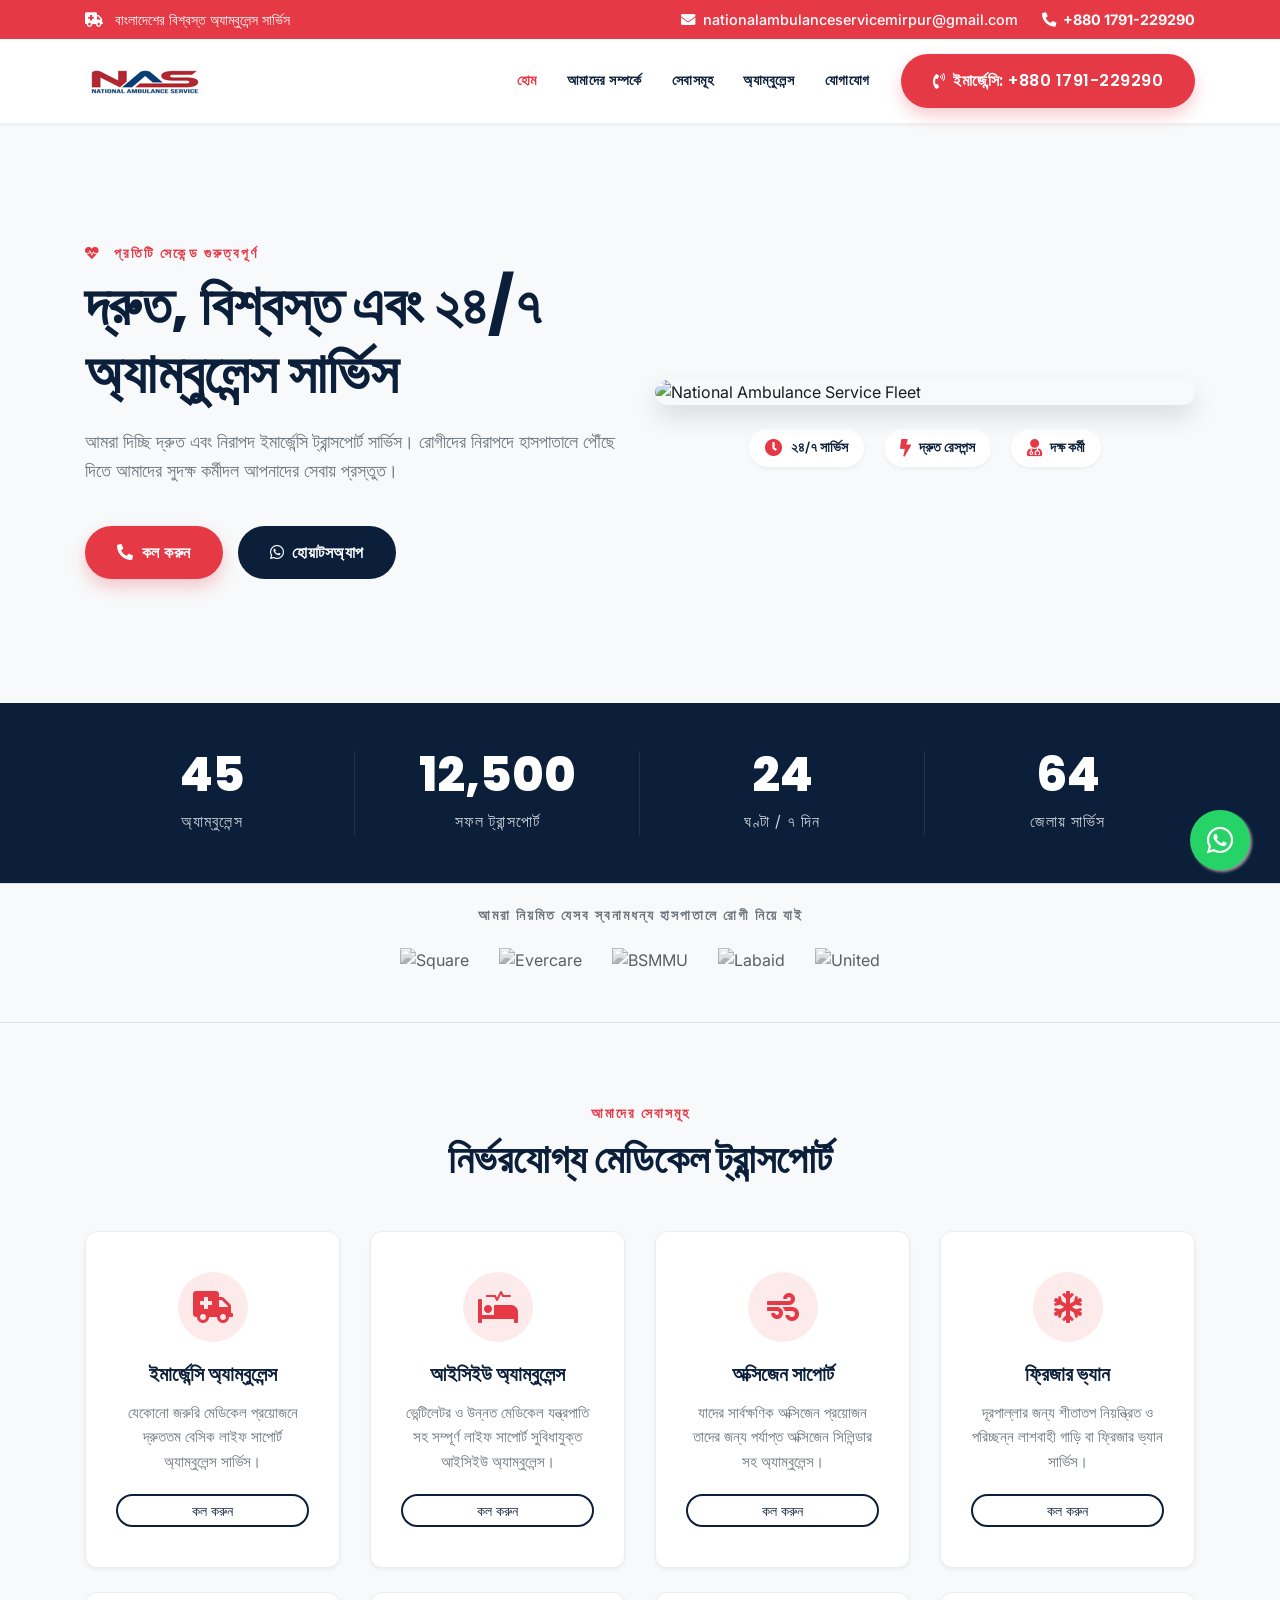
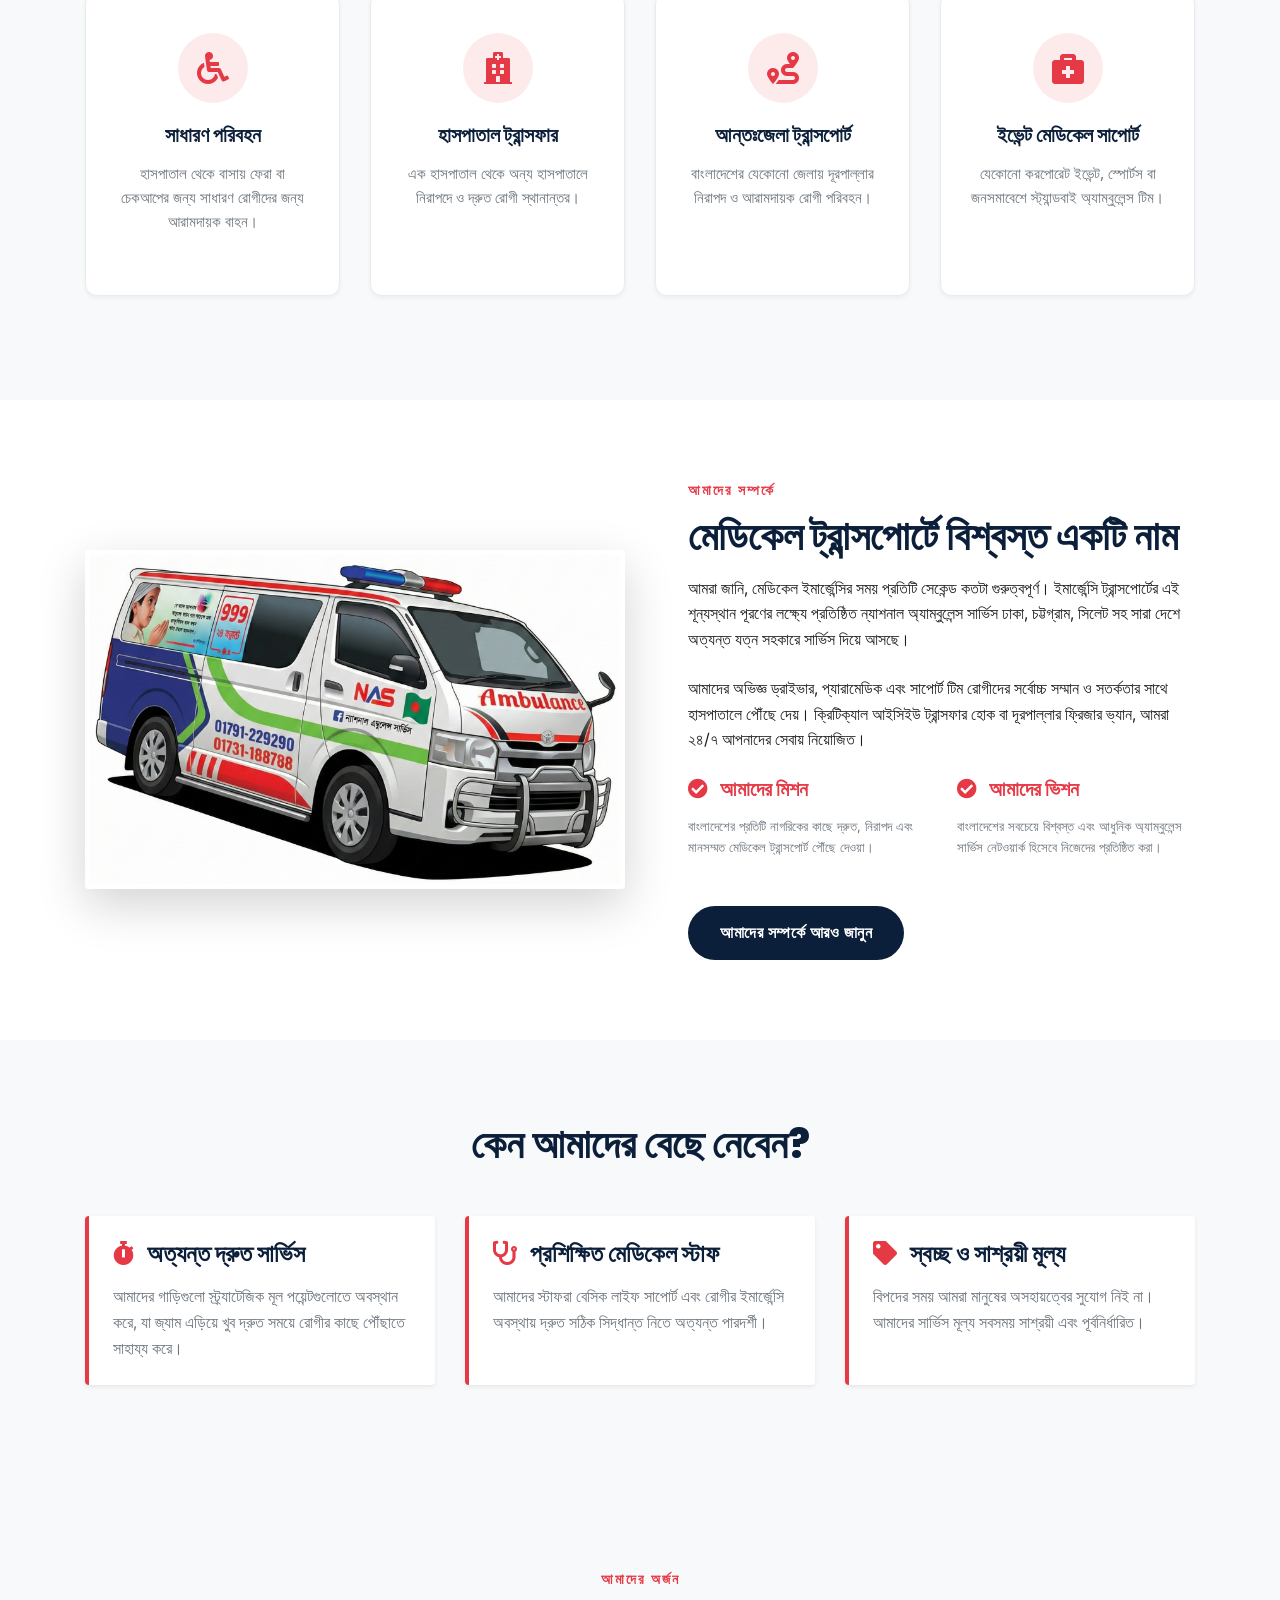
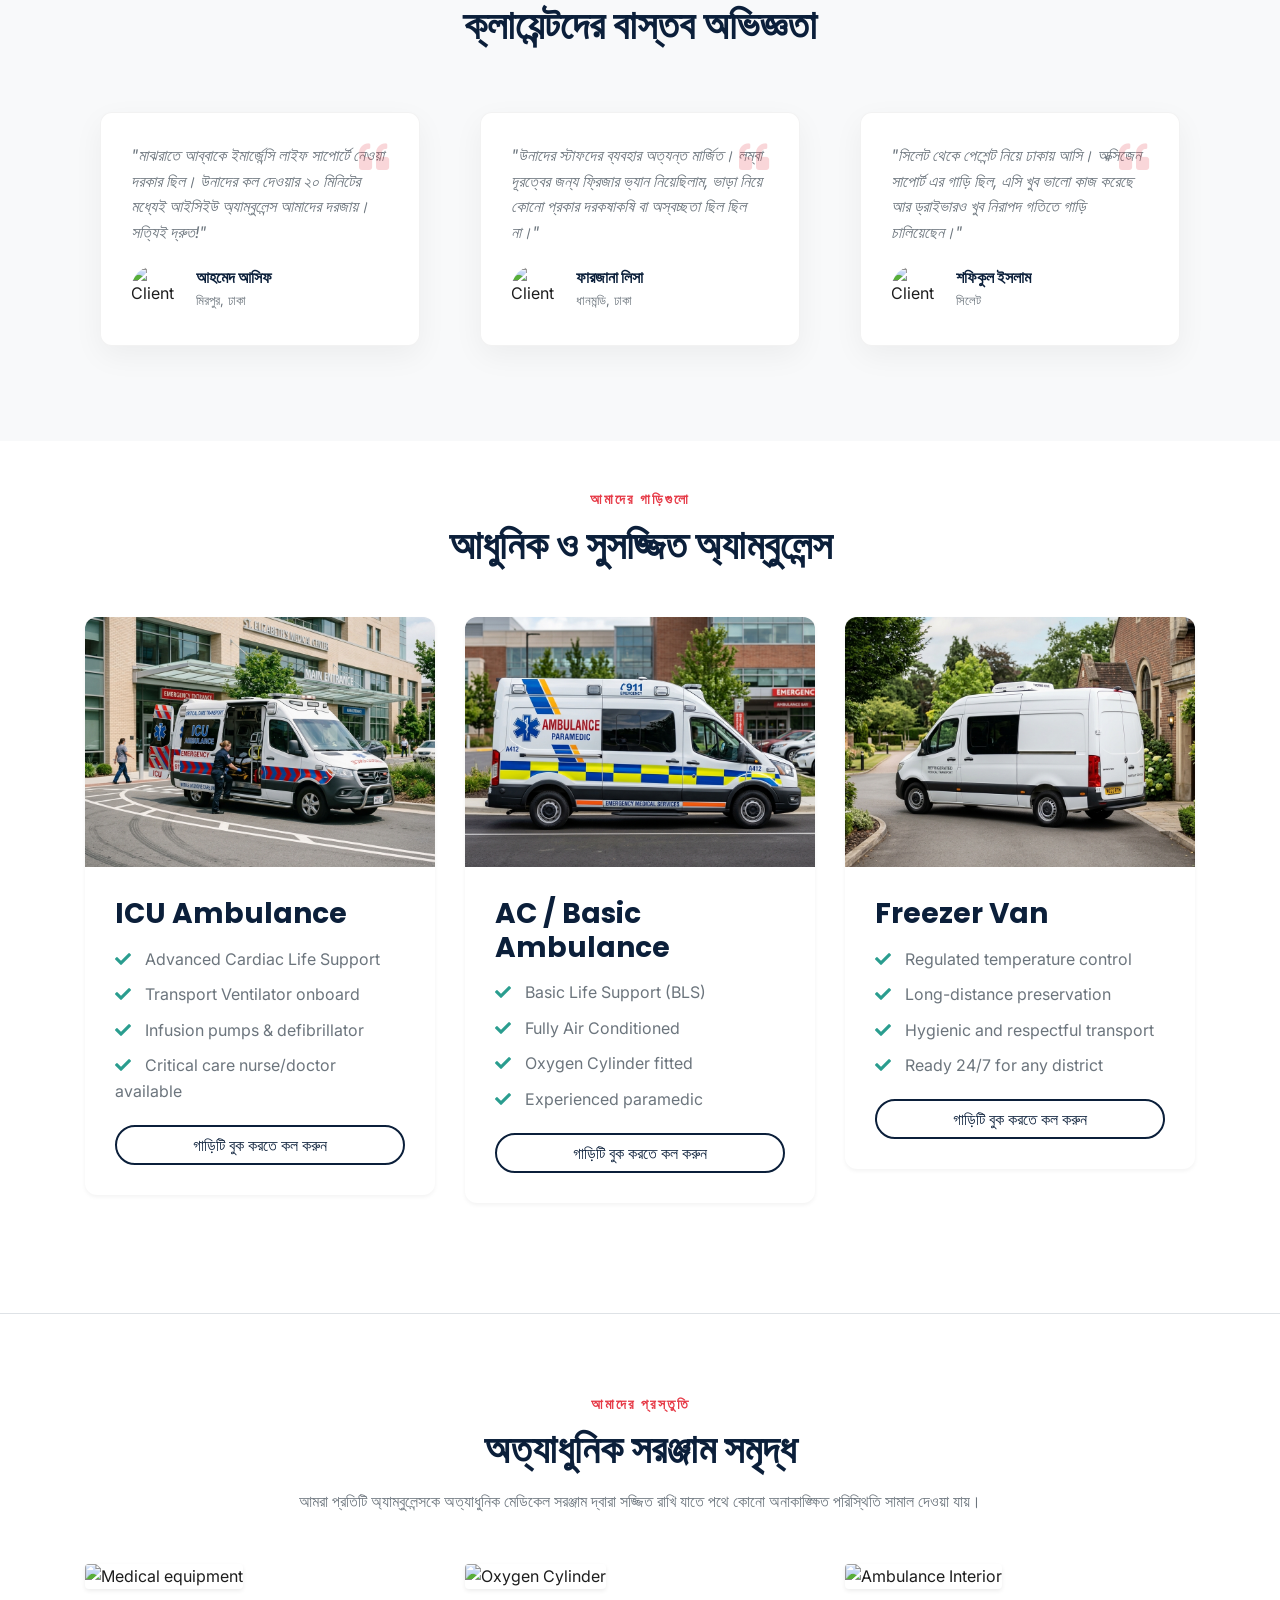
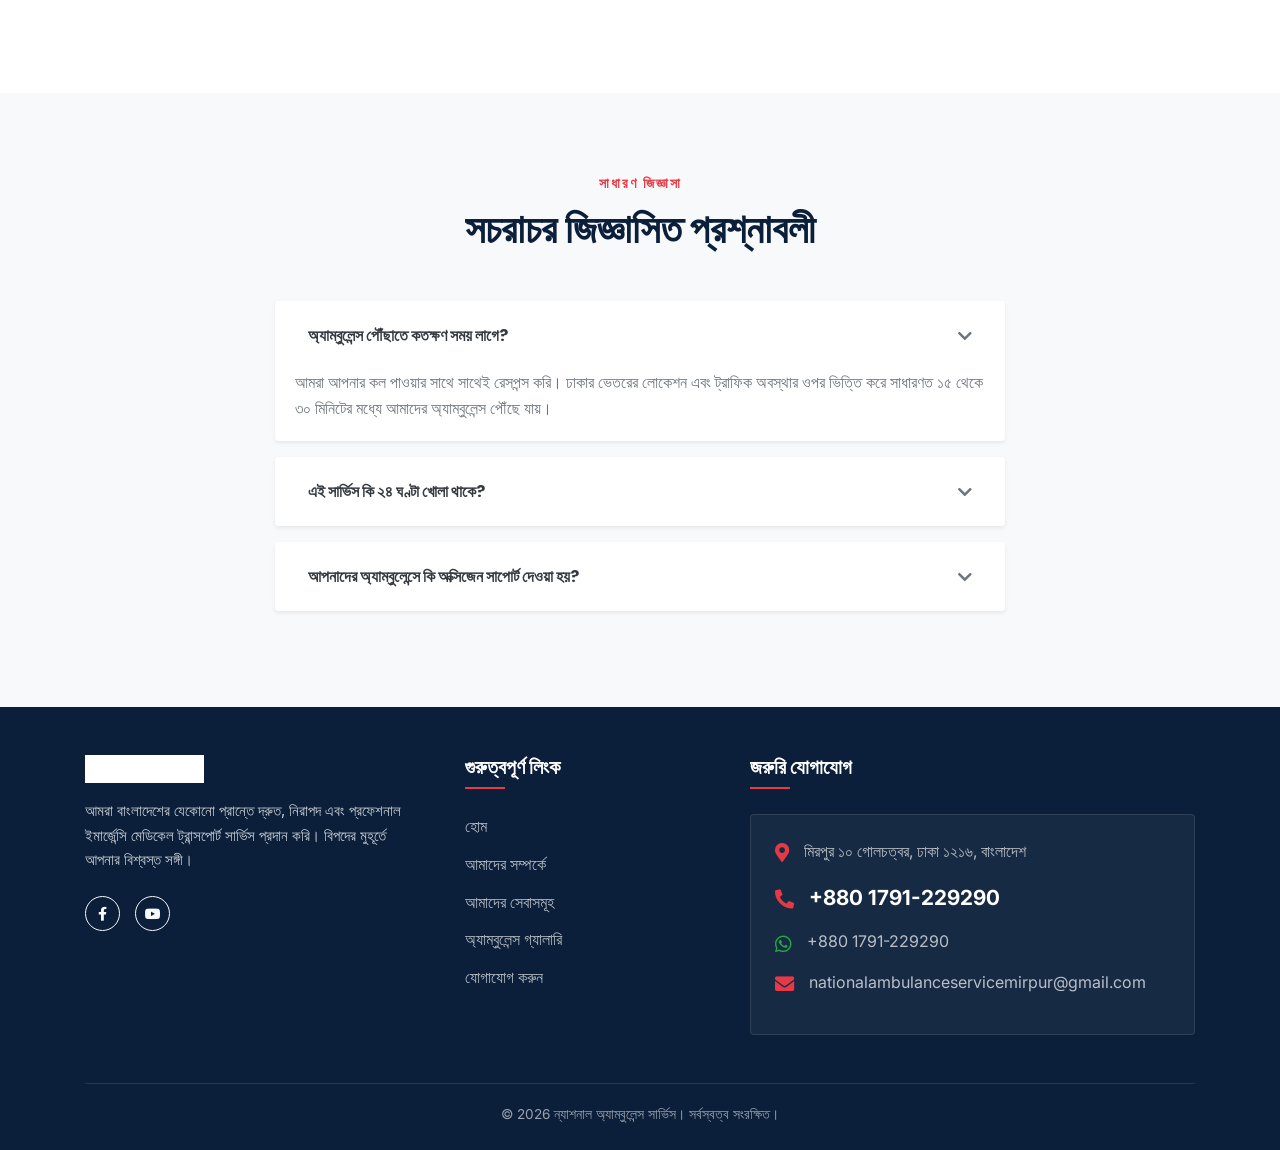
==== index.html @ 60f94659 "first commit" ====
<!doctype html>
<html lang="en">
<head>
    <!-- Required meta tags -->
    <meta charset="utf-8">
    <meta name="viewport" content="width=device-width, initial-scale=1, shrink-to-fit=no">
    
    <!-- SEO Meta Tags -->
    <title>National Ambulance Service | 24/7 Emergency & ICU Ambulance in Dhaka</title>
    <meta name="description" content="Fast, reliable, and premium 24/7 National Ambulance Service in Dhaka, Bangladesh. We provide Emergency, ICU, AC Ambulances and Freezer Vans. Call +8801791229290.">
    <meta name="keywords" content="ambulance service, emergency ambulance, ICU ambulance service, oxygen ambulance, hospital transfer ambulance, 24/7 ambulance service, dhaka ambulance">
    <meta name="google-site-verification" content="OB_jA_6dWa950FI9l0BSX_DSBsMj7yKBLwfuxHABZj0" />
    
    <link rel="icon" href="img/favicon_28x28.png">
    
    <!-- CSS Dependencies -->
    <link rel="stylesheet" href="css/bootstrap.min.css">
    <link rel="stylesheet" href="css/animate.css">
    <link rel="stylesheet" href="css/owl.carousel.min.css">
    <link rel="stylesheet" href="css/font-awesome.min.css">
    <!-- FontAwesome from CDN for complete icon set if needed -->
    <link rel="stylesheet" href="https://cdnjs.cloudflare.com/ajax/libs/font-awesome/5.15.4/css/all.min.css">
    <!-- AOS CSS -->
    <link href="https://unpkg.com/aos@2.3.1/dist/aos.css" rel="stylesheet">
    
    <!-- Premium Agency Custom CSS -->
    <link rel="stylesheet" href="css/premium.css">
    
    <!-- OpenGraph & SEO Tags -->
    <meta property="og:title" content="National Ambulance Service | 24/7 Medical Transport">
    <meta property="og:description" content="বাংলাদেশের বিশ্বস্ত অ্যাম্বুলেন্স সার্ভিস। ঢাকা সহ সারাদেশে যেকোনো ইমার্জেন্সিতে কল করুন: +880 1791-229290">
    <meta property="og:image" content="img/nas_banner.png">
    <meta property="og:type" content="website">
    
    <!-- JSON-LD LocalBusiness -->
    <script type="application/ld+json">
    {
      "@context": "https://schema.org",
      "@type": "LocalBusiness",
      "name": "National Ambulance Service",
      "image": "/img/nas_logo.png",
      "telephone": "+8801791229290",
      "email": "nationalambulanceservicemirpur@gmail.com",
      "address": {
        "@type": "PostalAddress",
        "streetAddress": "Mirpur 10 Roundabout",
        "addressLocality": "Dhaka",
        "postalCode": "1216",
        "addressCountry": "BD"
      },
      "priceRange": "Affordable",
      "openingHours": "Mo,Tu,We,Th,Fr,Sa,Su 00:00-23:59"
    }
    </script>
</head>

<body>
    <!-- 1. Emergency Top Bar -->
    <div class="top-bar d-none d-md-block">
        <div class="container">
            <div class="row align-items-center">
                <div class="col-md-6">
                    <i class="fas fa-ambulance mr-2"></i> বাংলাদেশের বিশ্বস্ত অ্যাম্বুলেন্স সার্ভিস
                </div>
                <div class="col-md-6 text-right">
                    <a href="mailto:nationalambulanceservicemirpur@gmail.com"><i class="fas fa-envelope mr-1"></i> nationalambulanceservicemirpur@gmail.com</a>
                    <a href="tel:+8801791229290"><strong><i class="fas fa-phone-alt mr-1"></i> +880 1791-229290</strong></a>
                </div>
            </div>
        </div>
    </div>

    <!-- 2. Main Header -->
    <header class="main_header">
        <div class="container">
            <nav class="navbar navbar-expand-lg navbar-light p-0">
                <a class="navbar-brand" href="index.html">
                    <img src="img/nas_logo.png" alt="National Ambulance Service Logo">
                </a>
                <button class="navbar-toggler" type="button" data-toggle="collapse" data-target="#navbarSupportedContent" aria-expanded="false" aria-label="Toggle navigation">
                    <span class="navbar-toggler-icon"></span>
                </button>

                <div class="collapse navbar-collapse justify-content-end" id="navbarSupportedContent">
                    <ul class="navbar-nav align-items-center">
                        <li class="nav-item active"><a class="nav-link" href="index.html">হোম</a></li>
                        <li class="nav-item"><a class="nav-link" href="about.html">আমাদের সম্পর্কে</a></li>
                        <li class="nav-item"><a class="nav-link" href="#services">সেবাসমূহ</a></li>
                        <li class="nav-item"><a class="nav-link" href="#fleet">অ্যাম্বুলেন্স</a></li>
                        <li class="nav-item"><a class="nav-link" href="contact.html">যোগাযোগ</a></li>
                        <li class="nav-item ml-lg-3 mt-3 mt-lg-0">
                            <a class="btn-premium btn-accent" href="tel:+8801791229290"><i class="fas fa-phone-volume"></i> ইমার্জেন্সি: +880 1791-229290</a>
                        </li>
                    </ul>
                </div>
            </nav>
        </div>
    </header>

    <!-- 3. Premium Hero Section -->
    <section class="hero-section">
        <div class="container">
            <div class="row align-items-center">
                <div class="col-lg-6 hero-content" data-aos="fade-right">
                    <span class="section-subtitle mb-2"><i class="fas fa-heartbeat mr-2"></i> প্রতিটি সেকেন্ড গুরুত্বপূর্ণ</span>
                    <h1>দ্রুত, বিশ্বস্ত এবং ২৪/৭ অ্যাম্বুলেন্স সার্ভিস</h1>
                    <p>আমরা দিচ্ছি দ্রুত এবং নিরাপদ ইমার্জেন্সি ট্রান্সপোর্ট সার্ভিস। রোগীদের নিরাপদে হাসপাতালে পৌঁছে দিতে আমাদের সুদক্ষ কর্মীদল আপনাদের সেবায় প্রস্তুত।</p>
                    
                    <div class="d-flex flex-wrap gap-3 mb-4" style="gap: 15px;">
                        <a href="tel:+8801791229290" class="btn-premium btn-accent rounded-pill"><i class="fas fa-phone-alt"></i> কল করুন</a>
                        <a href="https://wa.me/8801791229290" class="btn-premium btn-primary-dark rounded-pill" target="_blank"><i class="fab fa-whatsapp"></i> হোয়াটসঅ্যাপ</a>
                    </div>
                </div>
                <div class="col-lg-6 mt-5 mt-lg-0" data-aos="fade-left">
                    <div class="hero-image">
                        <img src="img/nas_banner.png" alt="National Ambulance Service Fleet">
                    </div>
                    <div class="trust-badges mt-4 justify-content-center">
                        <div class="trust-badge"><i class="fas fa-clock"></i> ২৪/৭ সার্ভিস</div>
                        <div class="trust-badge"><i class="fas fa-bolt"></i> দ্রুত রেসপন্স</div>
                        <div class="trust-badge"><i class="fas fa-user-md"></i> দক্ষ কর্মী</div>
                    </div>
                </div>
            </div>
        </div>
    </section>

    <!-- 4. Quick Stats Strip -->
    <section class="stats-section pb-5 pt-5">
        <div class="container">
            <div class="row">
                <div class="col-6 col-md-3 stat-item">
                    <div class="stat-number">45</div>
                    <div class="stat-label">অ্যাম্বুলেন্স</div>
                </div>
                <div class="col-6 col-md-3 stat-item">
                    <div class="stat-number">12500</div>
                    <div class="stat-label">সফল ট্রান্সপোর্ট</div>
                </div>
                <div class="col-6 col-md-3 stat-item">
                    <div class="stat-number">24</div>
                    <div class="stat-label">ঘণ্টা / ৭ দিন</div>
                </div>
                <div class="col-6 col-md-3 stat-item">
                    <div class="stat-number">64</div>
                    <div class="stat-label">জেলায় সার্ভিস</div>
                </div>
            </div>
        </div>
    </section>

    <!-- Partner Hospitals Section -->
    <section class="py-4 border-bottom border-top" style="background-color: #f8f9fa;">
        <div class="container">
            <h6 class="text-center text-muted text-uppercase mb-4" style="letter-spacing: 2px; font-size: 0.85rem;">আমরা নিয়মিত যেসব স্বনামধন্য হাসপাতালে রোগী নিয়ে যাই</h6>
            <div class="hospital-logos">
                <img src="https://via.placeholder.com/150x50/e0e0e0/666666?text=Square+Hospital" alt="Square">
                <img src="https://via.placeholder.com/150x50/e0e0e0/666666?text=Evercare" alt="Evercare">
                <img src="https://via.placeholder.com/150x50/e0e0e0/666666?text=BSMMU" alt="BSMMU">
                <img src="https://via.placeholder.com/150x50/e0e0e0/666666?text=LabAid+Specialized" alt="Labaid">
                <img src="https://via.placeholder.com/150x50/e0e0e0/666666?text=United+Hospital" alt="United">
            </div>
        </div>
    </section>

    <!-- 5. Service Categories -->
    <section id="services" class="section-padding bg-light">
        <div class="container">
            <div class="text-center mb-5" data-aos="fade-up">
                <span class="section-subtitle">আমাদের সেবাসমূহ</span>
                <h2 class="section-title">নির্ভরযোগ্য মেডিকেল ট্রান্সপোর্ট</h2>
            </div>
            
            <div class="row">
                <div class="col-lg-3 col-md-6 mb-4" data-aos="fade-up" data-aos-delay="100">
                    <div class="service-card">
                        <div class="service-icon"><i class="fas fa-ambulance"></i></div>
                        <h3>ইমার্জেন্সি অ্যাম্বুলেন্স</h3>
                        <p>যেকোনো জরুরি মেডিকেল প্রয়োজনে দ্রুততম বেসিক লাইফ সাপোর্ট অ্যাম্বুলেন্স সার্ভিস।</p>
                        <a href="tel:+8801791229290" class="btn btn-sm btn-outline-primary rounded-pill w-100">কল করুন</a>
                    </div>
                </div>
                <div class="col-lg-3 col-md-6 mb-4" data-aos="fade-up" data-aos-delay="200">
                    <div class="service-card">
                        <div class="service-icon"><i class="fas fa-procedures"></i></div>
                        <h3>আইসিইউ অ্যাম্বুলেন্স</h3>
                        <p>ভেন্টিলেটর ও উন্নত মেডিকেল যন্ত্রপাতি সহ সম্পূর্ণ লাইফ সাপোর্ট সুবিধাযুক্ত আইসিইউ অ্যাম্বুলেন্স।</p>
                        <a href="tel:+8801791229290" class="btn btn-sm btn-outline-primary rounded-pill w-100">কল করুন</a>
                    </div>
                </div>
                <div class="col-lg-3 col-md-6 mb-4" data-aos="fade-up" data-aos-delay="300">
                    <div class="service-card">
                        <div class="service-icon"><i class="fas fa-wind"></i></div>
                        <h3>অক্সিজেন সাপোর্ট</h3>
                        <p>যাদের সার্বক্ষণিক অক্সিজেন প্রয়োজন তাদের জন্য পর্যাপ্ত অক্সিজেন সিলিন্ডার সহ অ্যাম্বুলেন্স।</p>
                        <a href="tel:+8801791229290" class="btn btn-sm btn-outline-primary rounded-pill w-100">কল করুন</a>
                    </div>
                </div>
                <div class="col-lg-3 col-md-6 mb-4" data-aos="fade-up" data-aos-delay="400">
                    <div class="service-card">
                        <div class="service-icon"><i class="fas fa-snowflake"></i></div>
                        <h3>ফ্রিজার ভ্যান</h3>
                        <p>দূরপাল্লার জন্য শীতাতপ নিয়ন্ত্রিত ও পরিচ্ছন্ন লাশবাহী গাড়ি বা ফ্রিজার ভ্যান সার্ভিস।</p>
                        <a href="tel:+8801791229290" class="btn btn-sm btn-outline-primary rounded-pill w-100">কল করুন</a>
                    </div>
                </div>
                <div class="col-lg-3 col-md-6 mb-4" data-aos="fade-up" data-aos-delay="500">
                    <div class="service-card">
                        <div class="service-icon"><i class="fas fa-wheelchair"></i></div>
                        <h3>সাধারণ পরিবহন</h3>
                        <p>হাসপাতাল থেকে বাসায় ফেরা বা চেকআপের জন্য সাধারণ রোগীদের জন্য আরামদায়ক বাহন।</p>
                    </div>
                </div>
                <div class="col-lg-3 col-md-6 mb-4" data-aos="fade-up" data-aos-delay="600">
                    <div class="service-card">
                        <div class="service-icon"><i class="fas fa-hospital"></i></div>
                        <h3>হাসপাতাল ট্রান্সফার</h3>
                        <p>এক হাসপাতাল থেকে অন্য হাসপাতালে নিরাপদে ও দ্রুত রোগী স্থানান্তর।</p>
                    </div>
                </div>
                <div class="col-lg-3 col-md-6 mb-4" data-aos="fade-up" data-aos-delay="700">
                    <div class="service-card">
                        <div class="service-icon"><i class="fas fa-route"></i></div>
                        <h3>আন্তঃজেলা ট্রান্সপোর্ট</h3>
                        <p>বাংলাদেশের যেকোনো জেলায় দূরপাল্লার নিরাপদ ও আরামদায়ক রোগী পরিবহন।</p>
                    </div>
                </div>
                 <div class="col-lg-3 col-md-6 mb-4" data-aos="fade-up" data-aos-delay="800">
                    <div class="service-card">
                        <div class="service-icon"><i class="fas fa-briefcase-medical"></i></div>
                        <h3>ইভেন্ট মেডিকেল সাপোর্ট</h3>
                        <p>যেকোনো করপোরেট ইভেন্ট, স্পোর্টস বা জনসমাবেশে স্ট্যান্ডবাই অ্যাম্বুলেন্স টিম।</p>
                    </div>
                </div>
            </div>
        </div>
    </section>

    <!-- 6. About / Trust Section -->
    <section class="section-padding bg-white">
        <div class="container">
            <div class="row align-items-center">
                <div class="col-lg-6 mb-4 mb-lg-0" data-aos="fade-right">
                    <img src="img/blog1.png" alt="About National Ambulance Service" class="img-fluid rounded shadow-lg" style="border-radius: 12px; border: 5px solid #fff;">
                </div>
                <div class="col-lg-6 pl-lg-5" data-aos="fade-left">
                    <span class="section-subtitle">আমাদের সম্পর্কে</span>
                    <h2 class="section-title">মেডিকেল ট্রান্সপোর্টে বিশ্বস্ত একটি নাম</h2>
                    <p class="mb-4">আমরা জানি, মেডিকেল ইমার্জেন্সির সময় প্রতিটি সেকেন্ড কতটা গুরুত্বপূর্ণ। ইমার্জেন্সি ট্রান্সপোর্টের এই শূন্যস্থান পূরণের লক্ষ্যে প্রতিষ্ঠিত ন্যাশনাল অ্যাম্বুলেন্স সার্ভিস ঢাকা, চট্টগ্রাম, সিলেট সহ সারা দেশে অত্যন্ত যত্ন সহকারে সার্ভিস দিয়ে আসছে।</p>
                    <p class="mb-4">আমাদের অভিজ্ঞ ড্রাইভার, প্যারামেডিক এবং সাপোর্ট টিম রোগীদের সর্বোচ্চ সম্মান ও সতর্কতার সাথে হাসপাতালে পৌঁছে দেয়। ক্রিটিক্যাল আইসিইউ ট্রান্সফার হোক বা দূরপাল্লার ফ্রিজার ভ্যান, আমরা ২৪/৭ আপনাদের সেবায় নিয়োজিত।</p>
                    
                    <div class="row mt-4">
                        <div class="col-sm-6 mb-3">
                            <h5 style="color: var(--color-accent);"><i class="fas fa-check-circle mr-2"></i> আমাদের মিশন</h5>
                            <p class="small text-muted">বাংলাদেশের প্রতিটি নাগরিকের কাছে দ্রুত, নিরাপদ এবং মানসম্মত মেডিকেল ট্রান্সপোর্ট পৌঁছে দেওয়া।</p>
                        </div>
                        <div class="col-sm-6 mb-3">
                            <h5 style="color: var(--color-accent);"><i class="fas fa-check-circle mr-2"></i> আমাদের ভিশন</h5>
                            <p class="small text-muted">বাংলাদেশের সবচেয়ে বিশ্বস্ত এবং আধুনিক অ্যাম্বুলেন্স সার্ভিস নেটওয়ার্ক হিসেবে নিজেদের প্রতিষ্ঠিত করা।</p>
                        </div>
                    </div>
                    
                    <a href="about.html" class="btn-premium btn-primary-dark rounded-pill mt-3">আমাদের সম্পর্কে আরও জানুন</a>
                </div>
            </div>
        </div>
    </section>

    <!-- 7. Why Choose Us -->
    <section class="section-padding bg-light">
        <div class="container">
            <div class="text-center mb-5">
                <h2 class="section-title">কেন আমাদের বেছে নেবেন?</h2>
            </div>
            <div class="row">
                <div class="col-md-4 mb-4" data-aos="fade-up" data-aos-delay="100">
                    <div class="p-4 bg-white rounded shadow-sm h-100 border-left" style="border-left-width: 4px !important; border-color: var(--color-accent) !important;">
                        <h4 class="font-weight-bold"><i class="fas fa-stopwatch text-accent mr-2"></i> অত্যন্ত দ্রুত সার্ভিস</h4>
                        <p class="text-muted mb-0">আমাদের গাড়িগুলো স্ট্র্যাটেজিক মূল পয়েন্টগুলোতে অবস্থান করে, যা জ্যাম এড়িয়ে খুব দ্রুত সময়ে রোগীর কাছে পৌঁছাতে সাহায্য করে।</p>
                    </div>
                </div>
                <div class="col-md-4 mb-4" data-aos="fade-up" data-aos-delay="200">
                    <div class="p-4 bg-white rounded shadow-sm h-100 border-left" style="border-left-width: 4px !important; border-color: var(--color-accent) !important;">
                        <h4 class="font-weight-bold"><i class="fas fa-stethoscope text-accent mr-2"></i> প্রশিক্ষিত মেডিকেল স্টাফ</h4>
                        <p class="text-muted mb-0">আমাদের স্টাফরা বেসিক লাইফ সাপোর্ট এবং রোগীর ইমার্জেন্সি অবস্থায় দ্রুত সঠিক সিদ্ধান্ত নিতে অত্যন্ত পারদর্শী।</p>
                    </div>
                </div>
                <div class="col-md-4 mb-4" data-aos="fade-up" data-aos-delay="300">
                    <div class="p-4 bg-white rounded shadow-sm h-100 border-left" style="border-left-width: 4px !important; border-color: var(--color-accent) !important;">
                        <h4 class="font-weight-bold"><i class="fas fa-tag text-accent mr-2"></i> স্বচ্ছ ও সাশ্রয়ী মূল্য</h4>
                        <p class="text-muted mb-0">বিপদের সময় আমরা মানুষের অসহায়ত্বের সুযোগ নিই না। আমাদের সার্ভিস মূল্য সবসময় সাশ্রয়ী এবং পূর্বনির্ধারিত।</p>
                    </div>
                </div>
            </div>
    </section>

    <!-- Client Testimonials Section -->
    <section class="section-padding bg-light">
        <div class="container">
            <div class="text-center mb-5">
                <span class="section-subtitle">আমাদের অর্জন</span>
                <h2 class="section-title">ক্লায়েন্টদের বাস্তব অভিজ্ঞতা</h2>
            </div>
            <div class="row">
                <div class="col-md-4" data-aos="fade-up" data-aos-delay="100">
                    <div class="testimonial-card">
                        <p class="text-muted font-italic">"মাঝরাতে আব্বাকে ইমার্জেন্সি লাইফ সাপোর্টে নেওয়া দরকার ছিল। উনাদের কল দেওয়ার ২০ মিনিটের মধ্যেই আইসিইউ অ্যাম্বুলেন্স আমাদের দরজায়। সত্যিই দ্রুত!"</p>
                        <div class="client-info">
                            <img src="https://randomuser.me/api/portraits/men/32.jpg" alt="Client">
                            <div>
                                <h6 class="mb-0 font-weight-bold">আহমেদ আসিফ</h6>
                                <small class="text-muted">মিরপুর, ঢাকা</small>
                            </div>
                        </div>
                    </div>
                </div>
                <div class="col-md-4" data-aos="fade-up" data-aos-delay="200">
                    <div class="testimonial-card">
                        <p class="text-muted font-italic">"উনাদের স্টাফদের ব্যবহার অত্যন্ত মার্জিত। লম্বা দূরত্বের জন্য ফ্রিজার ভ্যান নিয়েছিলাম, ভাড়া নিয়ে কোনো প্রকার দরকষাকষি বা অস্বচ্ছতা ছিল ছিল না।"</p>
                        <div class="client-info">
                            <img src="https://randomuser.me/api/portraits/women/44.jpg" alt="Client">
                            <div>
                                <h6 class="mb-0 font-weight-bold">ফারজানা লিসা</h6>
                                <small class="text-muted">ধানমন্ডি, ঢাকা</small>
                            </div>
                        </div>
                    </div>
                </div>
                <div class="col-md-4" data-aos="fade-up" data-aos-delay="300">
                    <div class="testimonial-card">
                        <p class="text-muted font-italic">"সিলেট থেকে পেশেন্ট নিয়ে ঢাকায় আসি। অক্সিজেন সাপোর্ট এর গাড়ি ছিল, এসি খুব ভালো কাজ করেছে আর ড্রাইভারও খুব নিরাপদ গতিতে গাড়ি চালিয়েছেন।"</p>
                        <div class="client-info">
                            <img src="https://randomuser.me/api/portraits/men/85.jpg" alt="Client">
                            <div>
                                <h6 class="mb-0 font-weight-bold">শফিকুল ইসলাম</h6>
                                <small class="text-muted">সিলেট</small>
                            </div>
                        </div>
                    </div>
                </div>
            </div>
        </div>
    </section>

    <!-- 9. Fleet Showcase -->
    <section id="fleet" class="section-padding bg-white pt-5">
        <div class="container">
            <div class="text-center mb-5">
                <span class="section-subtitle">আমাদের গাড়িগুলো</span>
                <h2 class="section-title">আধুনিক ও সুসজ্জিত অ্যাম্বুলেন্স</h2>
            </div>
            
            <div class="row">
                <div class="col-md-4" data-aos="fade-up" data-aos-delay="100">
                    <div class="fleet-card">
                        <div class="fleet-img p-0">
                            <img src="img/gen_icu_ambulance.png" alt="ICU Ambulance" class="w-100 h-100" style="object-fit: cover;">
                        </div>
                        <div class="fleet-content">
                            <h3>ICU Ambulance</h3>
                            <ul class="fleet-features">
                                <li><i class="fas fa-check"></i> Advanced Cardiac Life Support</li>
                                <li><i class="fas fa-check"></i> Transport Ventilator onboard</li>
                                <li><i class="fas fa-check"></i> Infusion pumps & defibrillator</li>
                                <li><i class="fas fa-check"></i> Critical care nurse/doctor available</li>
                            </ul>
                            <a href="tel:+8801791229290" class="btn btn-outline-primary btn-block rounded-pill">গাড়িটি বুক করতে কল করুন</a>
                        </div>
                    </div>
                </div>
                
                <div class="col-md-4" data-aos="fade-up" data-aos-delay="200">
                    <div class="fleet-card">
                        <div class="fleet-img p-0">
                            <img src="img/gen_basic_ambulance.png" alt="Basic Ambulance" class="w-100 h-100" style="object-fit: cover;">
                        </div>
                        <div class="fleet-content">
                            <h3>AC / Basic Ambulance</h3>
                            <ul class="fleet-features">
                                <li><i class="fas fa-check"></i> Basic Life Support (BLS)</li>
                                <li><i class="fas fa-check"></i> Fully Air Conditioned</li>
                                <li><i class="fas fa-check"></i> Oxygen Cylinder fitted</li>
                                <li><i class="fas fa-check"></i> Experienced paramedic</li>
                            </ul>
                            <a href="tel:+8801791229290" class="btn btn-outline-primary btn-block rounded-pill">গাড়িটি বুক করতে কল করুন</a>
                        </div>
                    </div>
                </div>
                
                <div class="col-md-4" data-aos="fade-up" data-aos-delay="300">
                    <div class="fleet-card">
                        <div class="fleet-img p-0">
                            <img src="img/gen_freezer_van.png" alt="Freezer Van" class="w-100 h-100" style="object-fit: cover;">
                        </div>
                        <div class="fleet-content">
                            <h3>Freezer Van</h3>
                            <ul class="fleet-features">
                                <li><i class="fas fa-check"></i> Regulated temperature control</li>
                                <li><i class="fas fa-check"></i> Long-distance preservation</li>
                                <li><i class="fas fa-check"></i> Hygienic and respectful transport</li>
                                <li><i class="fas fa-check"></i> Ready 24/7 for any district</li>
                            </ul>
                            <a href="tel:+8801791229290" class="btn btn-outline-primary btn-block rounded-pill">গাড়িটি বুক করতে কল করুন</a>
                        </div>
                    </div>
                </div>
            </div>
        </div>
    </section>

    <!-- Ambulance Equipment Gallery -->
    <section class="section-padding bg-white border-top">
        <div class="container">
            <div class="text-center mb-5">
                <span class="section-subtitle">আমাদের প্রস্তুতি</span>
                <h2 class="section-title">অত্যাধুনিক সরঞ্জাম সমৃদ্ধ</h2>
                <p class="text-muted mt-2">আমরা প্রতিটি অ্যাম্বুলেন্সকে অত্যাধুনিক মেডিকেল সরঞ্জাম দ্বারা সজ্জিত রাখি যাতে পথে কোনো অনাকাঙ্ক্ষিত পরিস্থিতি সামাল দেওয়া যায়।</p>
            </div>
            <div class="row">
                <div class="col-md-4 mb-4" data-aos="zoom-in" data-aos-delay="100">
                    <img src="https://images.unsplash.com/photo-1587854692152-cbe660dbde88?w=500&h=300&fit=crop" class="img-fluid rounded shadow-sm w-100" style="object-fit: cover; height: 200px;" alt="Medical equipment">
                </div>
                <div class="col-md-4 mb-4" data-aos="zoom-in" data-aos-delay="200">
                    <img src="https://images.unsplash.com/photo-1516574187841-cb9cc2ca948b?w=500&h=300&fit=crop" class="img-fluid rounded shadow-sm w-100" style="object-fit: cover; height: 200px;" alt="Oxygen Cylinder">
                </div>
                <div class="col-md-4 mb-4" data-aos="zoom-in" data-aos-delay="300">
                    <img src="https://images.unsplash.com/photo-1538100868846-9b578c764fa6?w=500&h=300&fit=crop" class="img-fluid rounded shadow-sm w-100" style="object-fit: cover; height: 200px;" alt="Ambulance Interior">
                </div>
            </div>
        </div>
    </section>

    <!-- 10. FAQ Section -->
    <section class="section-padding bg-light">
        <div class="container">
            <div class="text-center mb-5">
                <span class="section-subtitle">সাধারণ জিজ্ঞাসা</span>
                <h2 class="section-title">সচরাচর জিজ্ঞাসিত প্রশ্নাবলী</h2>
            </div>
            
            <div class="row justify-content-center">
                <div class="col-lg-8">
                    <div class="accordion" id="faqAccordion">
                        <div class="card border-0 mb-3 shadow-sm rounded">
                            <div class="card-header bg-white border-0 py-3" id="headingOne">
                                <h5 class="mb-0">
                                    <button class="btn btn-link w-100 text-left text-dark font-weight-bold text-decoration-none" type="button" data-toggle="collapse" data-target="#collapseOne">
                                        অ্যাম্বুলেন্স পৌঁছাতে কতক্ষণ সময় লাগে? <i class="fas fa-chevron-down float-right pt-1 text-muted"></i>
                                    </button>
                                </h5>
                            </div>
                            <div id="collapseOne" class="collapse show" data-parent="#faqAccordion">
                                <div class="card-body text-muted pt-0">
                                    আমরা আপনার কল পাওয়ার সাথে সাথেই রেসপন্স করি। ঢাকার ভেতরের লোকেশন এবং ট্রাফিক অবস্থার ওপর ভিত্তি করে সাধারণত ১৫ থেকে ৩০ মিনিটের মধ্যে আমাদের অ্যাম্বুলেন্স পৌঁছে যায়।
                                </div>
                            </div>
                        </div>
                        
                        <div class="card border-0 mb-3 shadow-sm rounded">
                            <div class="card-header bg-white border-0 py-3" id="headingTwo">
                                <h5 class="mb-0">
                                    <button class="btn btn-link w-100 text-left text-dark font-weight-bold text-decoration-none collapsed" type="button" data-toggle="collapse" data-target="#collapseTwo">
                                        এই সার্ভিস কি ২৪ ঘণ্টা খোলা থাকে? <i class="fas fa-chevron-down float-right pt-1 text-muted"></i>
                                    </button>
                                </h5>
                            </div>
                            <div id="collapseTwo" class="collapse" data-parent="#faqAccordion">
                                <div class="card-body text-muted pt-0">
                                    হ্যাঁ, ন্যাশনাল অ্যাম্বুলেন্স সার্ভিস সপ্তাহে ৭ দিন এবং দিনে ২৪ ঘণ্টা খোলা থাকে, ছুটির দিনসহ। মেডিকেল ইমার্জেন্সি কখনো সময় বলে আসে না, আমরাও সবসময় প্রস্তুত।
                                </div>
                            </div>
                        </div>
                        
                        <div class="card border-0 mb-3 shadow-sm rounded">
                            <div class="card-header bg-white border-0 py-3" id="headingThree">
                                <h5 class="mb-0">
                                    <button class="btn btn-link w-100 text-left text-dark font-weight-bold text-decoration-none collapsed" type="button" data-toggle="collapse" data-target="#collapseThree">
                                        আপনাদের অ্যাম্বুলেন্সে কি অক্সিজেন সাপোর্ট দেওয়া হয়? <i class="fas fa-chevron-down float-right pt-1 text-muted"></i>
                                    </button>
                                </h5>
                            </div>
                            <div id="collapseThree" class="collapse" data-parent="#faqAccordion">
                                <div class="card-body text-muted pt-0">
                                    অবশ্যই। আমাদের প্রতিটি বেসিক/এসি অ্যাম্বুলেন্স এবং আইসিইউ অ্যাম্বুলেন্সে পর্যাপ্ত অক্সিজেন সিলিন্ডার এবং ডেলিভারি সিস্টেম থাকে, যাতে রোগীর শ্বাসকষ্টজনিত কোনো অসুবিধা না হয়।
                                </div>
                            </div>
                        </div>
                    </div>
                </div>
            </div>
        </div>
    </section>

    <!-- 11. Footer -->
    <footer class="premium-footer pt-5 pb-4">
        <div class="container">
            <div class="row">
                <div class="col-lg-4 col-md-6 mb-5 text-center text-md-left">
                    <img src="img/nas_logo.png" alt="Logo" class="mb-3" style="max-height: 60px; filter: brightness(0) invert(1);">
                    <p class="mb-4 pr-lg-4 text-light" style="opacity: 0.8; font-size: 0.95rem;">আমরা বাংলাদেশের যেকোনো প্রান্তে দ্রুত, নিরাপদ এবং প্রফেশনাল ইমার্জেন্সি মেডিকেল ট্রান্সপোর্ট সার্ভিস প্রদান করি। বিপদের মুহূর্তে আপনার বিশ্বস্ত সঙ্গী।</p>
                    <div class="d-flex justify-content-center justify-content-md-start" style="gap: 15px;">
                        <a href="https://www.facebook.com/profile.php?id=100094407620462" class="btn btn-sm btn-outline-light rounded-circle" style="width: 35px; height: 35px; padding: 6px;"><i class="fab fa-facebook-f"></i></a>
                        <a href="https://www.youtube.com/@%E0%A6%8F%E0%A7%8D%E0%A6%AF%E0%A6%BE%E0%A6%AE%E0%A7%8D%E0%A6%AC%E0%A7%81%E0%A6%B2%E0%A7%87%E0%A6%A8%E0%A7%8D%E0%A6%B8-%E0%A6%B8%E0%A6%BE%E0%A6%B0%E0%A7%8D%E0%A6%AD%E0%A6%BF%E0%A6%B8-%E0%A6%A2%E0%A6%BE%E0%A6%95%E0%A6%BE" class="btn btn-sm btn-outline-light rounded-circle" style="width: 35px; height: 35px; padding: 6px;"><i class="fab fa-youtube"></i></a>
                    </div>
                </div>
                
                <div class="col-lg-3 col-md-6 mb-5 footer-widget text-center text-md-left" data-aos="fade-up" data-aos-delay="100">
                    <h4>গুরুত্বপূর্ণ লিংক</h4>
                    <ul class="footer-links" style="display: inline-block; text-align: left;">
                        <li><a href="index.html">হোম</a></li>
                        <li><a href="about.html">আমাদের সম্পর্কে</a></li>
                        <li><a href="index.html#services">আমাদের সেবাসমূহ</a></li>
                        <li><a href="index.html#fleet">অ্যাম্বুলেন্স গ্যালারি</a></li>
                        <li><a href="contact.html">যোগাযোগ করুন</a></li>
                    </ul>
                </div>
                
                <div class="col-lg-5 col-md-12 mb-4 footer-widget" data-aos="fade-up" data-aos-delay="200">
                    <h4 class="text-center text-lg-left">জরুরি যোগাযোগ</h4>
                    <div class="p-3 p-md-4 rounded border" style="background: rgba(255,255,255,0.05); border-color: rgba(255,255,255,0.1) !important;">
                        <ul class="list-unstyled footer-contact m-0">
                            <li>
                                <i class="fas fa-map-marker-alt mt-1 text-accent"></i> 
                                <span>মিরপুর ১০ গোলচত্বর, ঢাকা ১২১৬, বাংলাদেশ</span>
                            </li>
                            <li class="align-items-center mt-3">
                                <i class="fas fa-phone-alt text-accent"></i> 
                                <span style="font-size: 1.3rem; font-weight: bold; color: var(--color-white);">+880 1791-229290</span>
                            </li>
                            <li class="align-items-center mt-2">
                                <i class="fab fa-whatsapp text-success"></i> 
                                <span>+880 1791-229290</span>
                            </li>
                            <li class="mt-2">
                                <i class="fas fa-envelope mt-1 text-accent"></i> 
                                <span>nationalambulanceservicemirpur@gmail.com</span>
                            </li>
                        </ul>
                    </div>
                </div>
            </div>
            
            <div class="footer-bottom text-center mt-4 border-top" style="border-color: rgba(255,255,255,0.1) !important; padding-top: 20px;">
                <p class="m-0 text-light" style="opacity: 0.6; font-size: 0.85rem;">&copy; <script>document.write(new Date().getFullYear());</script> ন্যাশনাল অ্যাম্বুলেন্স সার্ভিস। সর্বস্বত্ব সংরক্ষিত।</p>
            </div>
        </div>
    </footer>

    <!-- 12. Floating Action Buttons -->
    <a href="https://wa.me/8801791229290?text=I%20need%20an%20ambulance%20urgently" class="floating-whatsapp" target="_blank" title="Chat on WhatsApp">
        <i class="fab fa-whatsapp"></i>
    </a>

    <!-- 13. Mobile Bottom Emergency Bar -->
    <div class="mobile-bottom-bar d-md-none">
        <div class="row">
            <div class="col-6">
                <a href="tel:+8801791229290" class="btn btn-accent"><i class="fas fa-phone-alt mr-1"></i> কল করুন</a>
            </div>
            <div class="col-6">
                <a href="https://wa.me/8801791229290?text=I%20need%20an%20ambulance" class="btn btn-whatsapp"><i class="fab fa-whatsapp mr-1"></i> হোয়াটসঅ্যাপ</a>
            </div>
        </div>
    </div>

    <!-- Scripts -->
    <script src="js/jquery-1.12.1.min.js"></script>
    <script src="js/popper.min.js"></script>
    <script src="js/bootstrap.min.js"></script>
    
    <!-- AOS Library -->
    <script src="https://unpkg.com/aos@2.3.1/dist/aos.js"></script>
    
    <!-- Custom Premium JS -->
    <script src="js/premium.js"></script>
</body>
</html>
---- css/premium.css ----
/* ==========================================================================
   Premium Ambulance Service CSS
   ========================================================================== */

@import url('https://fonts.googleapis.com/css2?family=Inter:wght@300;400;500;600;700&family=Poppins:wght@400;500;600;700;800&display=swap');

:root {
  /* Colors */
  --color-primary: #0B1F3A; /* Deep Navy - Trust */
  --color-accent: #E63946; /* Red - Urgency/Emergency */
  --color-success: #2A9D8F; /* Green - Care/Success */
  --color-light: #F8F9FA; 
  --color-white: #FFFFFF;
  --color-dark: #1D1D1D;
  --color-text-muted: #6C757D;
  --color-border: #E9ECEF;
  
  /* Typography */
  --font-body: 'Inter', sans-serif;
  --font-heading: 'Poppins', sans-serif;
  
  /* Shadows */
  --shadow-sm: 0 2px 4px rgba(0,0,0,0.05);
  --shadow-md: 0 4px 12px rgba(0,0,0,0.08);
  --shadow-lg: 0 12px 24px rgba(0,0,0,0.12);
  --shadow-red: 0 8px 16px rgba(230, 57, 70, 0.25);
  
  /* Transitions */
  --transition-fast: 0.2s ease;
  --transition-normal: 0.3s ease;
  
  /* Spacing */
  --section-padding: 80px 0;
}

body {
  font-family: var(--font-body);
  color: var(--color-dark);
  line-height: 1.6;
  background-color: var(--color-light);
  overflow-x: hidden;
}

h1, h2, h3, h4, h5, h6 {
  font-family: var(--font-heading);
  font-weight: 700;
  color: var(--color-primary);
  margin-bottom: 1rem;
}

a {
  color: var(--color-accent);
  transition: var(--transition-fast);
}

a:hover {
  text-decoration: none;
  color: var(--color-primary);
}

/* ==========================================================================
   Utilities
   ========================================================================== */
.section-padding { padding: var(--section-padding); }
.bg-light { background-color: var(--color-light) !important; }
.bg-white { background-color: var(--color-white) !important; }
.bg-primary { background-color: var(--color-primary) !important; }
.bg-accent { background-color: var(--color-accent) !important; }

.text-primary { color: var(--color-primary) !important; }
.text-accent { color: var(--color-accent) !important; }

.section-title {
  font-size: 2.5rem;
  font-weight: 800;
  margin-bottom: 1rem;
  color: var(--color-primary);
}

.section-subtitle {
  color: var(--color-accent);
  font-weight: 600;
  text-transform: uppercase;
  letter-spacing: 2px;
  font-size: 0.85rem;
  display: block;
  margin-bottom: 10px;
}

/* ==========================================================================
   Buttons
   ========================================================================== */
.btn-premium {
  display: inline-flex;
  align-items: center;
  justify-content: center;
  padding: 14px 32px;
  font-family: var(--font-heading);
  font-weight: 600;
  border-radius: 50px;
  text-transform: uppercase;
  letter-spacing: 0.5px;
  transition: var(--transition-normal);
  border: none;
  cursor: pointer;
  position: relative;
  overflow: hidden;
}

.btn-premium i {
  margin-right: 8px;
}

.btn-accent {
  background-color: var(--color-accent);
  color: var(--color-white);
  box-shadow: var(--shadow-red);
}

.btn-accent:hover {
  background-color: #d62828; /* Darker red */
  color: var(--color-white);
  transform: translateY(-2px);
  box-shadow: 0 12px 20px rgba(230, 57, 70, 0.3);
}

.btn-primary-dark {
  background-color: var(--color-primary);
  color: var(--color-white);
}

.btn-primary-dark:hover {
  background-color: #081628;
  color: var(--color-white);
  transform: translateY(-2px);
  box-shadow: var(--shadow-md);
}

.btn-whatsapp {
  background-color: #25D366;
  color: var(--color-white);
}

.btn-whatsapp:hover {
  background-color: #128C7E;
  color: var(--color-white);
  transform: translateY(-2px);
  box-shadow: 0 12px 20px rgba(37, 211, 102, 0.3);
}

.btn-outline-primary {
  background-color: transparent;
  color: var(--color-primary);
  border: 2px solid var(--color-primary);
}

.btn-outline-primary:hover {
  background-color: var(--color-primary);
  color: var(--color-white);
}

/* ==========================================================================
   Header & Top Bar
   ========================================================================== */
.top-bar {
  background-color: var(--color-accent);
  color: var(--color-white);
  padding: 8px 0;
  font-size: 0.9rem;
  font-weight: 500;
}

.top-bar a {
  color: var(--color-white);
  margin-left: 20px;
}

.main_header {
  background: var(--color-white);
  box-shadow: var(--shadow-sm);
  position: sticky;
  top: 0;
  z-index: 1000;
  transition: var(--transition-normal);
  padding: 15px 0;
}

.main_header.scrolled {
  box-shadow: var(--shadow-md);
  padding: 8px 0;
}

.navbar-brand img {
  max-height: 60px;
  transition: var(--transition-normal);
}

.nav-link {
  font-family: var(--font-heading);
  font-weight: 600;
  color: var(--color-primary) !important;
  text-transform: uppercase;
  font-size: 0.9rem;
  letter-spacing: 0.5px;
  padding: 10px 15px !important;
  transition: var(--transition-fast);
}

.nav-link:hover, .nav-item.active .nav-link {
  color: var(--color-accent) !important;
}

/* ==========================================================================
   Hero Section
   ========================================================================== */
.hero-section {
  background-color: var(--color-light);
  padding: 120px 0 100px;
  position: relative;
  overflow: hidden;
}

.hero-content h1 {
  font-size: 3.5rem;
  font-weight: 800;
  line-height: 1.2;
  margin-bottom: 20px;
  color: var(--color-primary);
}

.hero-content p {
  font-size: 1.15rem;
  color: var(--color-text-muted);
  margin-bottom: 40px;
  max-width: 600px;
}

.trust-badges {
  display: flex;
  gap: 20px;
  margin-top: 40px;
}

.trust-badge {
  display: flex;
  align-items: center;
  background: var(--color-white);
  padding: 8px 16px;
  border-radius: 30px;
  box-shadow: var(--shadow-sm);
  font-size: 0.85rem;
  font-weight: 600;
  color: var(--color-primary);
}

.trust-badge i {
  color: var(--color-accent);
  margin-right: 8px;
  font-size: 1.1rem;
}

.hero-image {
  position: relative;
  border-radius: 20px;
  box-shadow: var(--shadow-lg);
  overflow: hidden;
}
.hero-image img { width: 100%; border-radius: 20px;}

/* ==========================================================================
   Stats Strip
   ========================================================================== */
.stats-section {
  background-color: var(--color-primary);
  padding: 60px 0;
  color: var(--color-white);
}

.stat-item {
  text-align: center;
  border-right: 1px solid rgba(255,255,255,0.1);
}
.stat-item:last-child { border-right: none; }

.stat-number {
  font-family: var(--font-heading);
  font-size: 3rem;
  font-weight: 800;
  line-height: 1;
  margin-bottom: 10px;
  color: var(--color-white);
}

.stat-label {
  font-size: 1rem;
  text-transform: uppercase;
  letter-spacing: 1px;
  opacity: 0.8;
}

/* ==========================================================================
   Services
   ========================================================================== */
.service-card {
  background: var(--color-white);
  border-radius: 12px;
  padding: 40px 30px;
  text-align: center;
  box-shadow: var(--shadow-sm);
  transition: var(--transition-normal);
  height: 100%;
  border: 1px solid var(--color-border);
  position: relative;
  overflow: hidden;
}

.service-card::before {
  content: '';
  position: absolute;
  top: 0;
  left: 0;
  width: 100%;
  height: 4px;
  background: var(--color-accent);
  transform: scaleX(0);
  transition: var(--transition-normal);
  transform-origin: left;
}

.service-card:hover {
  transform: translateY(-10px);
  box-shadow: var(--shadow-md);
}

.service-card:hover::before {
  transform: scaleX(1);
}

.service-icon {
  width: 70px;
  height: 70px;
  background: rgba(230, 57, 70, 0.1);
  color: var(--color-accent);
  border-radius: 50%;
  display: flex;
  align-items: center;
  justify-content: center;
  font-size: 2rem;
  margin: 0 auto 20px;
  transition: var(--transition-normal);
}

.service-card:hover .service-icon {
  background: var(--color-accent);
  color: var(--color-white);
}

.service-card h3 {
  font-size: 1.25rem;
  margin-bottom: 15px;
}

.service-card p {
  color: var(--color-text-muted);
  font-size: 0.95rem;
  margin-bottom: 20px;
}

/* ==========================================================================
   Booking Form
   ========================================================================== */
.booking-section {
  background: url('../img/reservation_bg.png') center/cover;
  position: relative;
  border-radius: 20px;
  margin: -80px 15px 80px;
  box-shadow: var(--shadow-lg);
  overflow: hidden;
}

.booking-section::before {
  content: '';
  position: absolute;
  top: 0; left: 0; right: 0; bottom: 0;
  background: rgba(11, 31, 58, 0.9); /* Dark overlay */
}

.booking-wrapper {
  position: relative;
  z-index: 10;
  padding: 60px;
}

.booking-form .form-control {
  height: 55px;
  border-radius: 8px;
  border: 1px solid rgba(255,255,255,0.2);
  background: rgba(255,255,255,0.05);
  color: var(--color-white);
  padding-left: 20px;
}

.booking-form .form-control:focus {
  background: rgba(255,255,255,0.1);
  box-shadow: none;
  border-color: var(--color-accent);
}

.booking-form .form-control::placeholder {
  color: rgba(255,255,255,0.6);
}

.booking-form textarea.form-control {
  height: auto;
  padding-top: 15px;
}

/* ==========================================================================
   Fleet
   ========================================================================== */
.fleet-card {
  border-radius: 12px;
  overflow: hidden;
  box-shadow: var(--shadow-sm);
  background: var(--color-white);
  transition: var(--transition-normal);
  margin-bottom: 30px;
}
.fleet-card:hover {
  box-shadow: var(--shadow-md);
  transform: translateY(-5px);
}
.fleet-img {
  height: 250px;
  background-color: #eaeaea; /* placeholder if no image */
  display: flex;
  align-items: center;
  justify-content: center;
  position: relative;
}
.fleet-img i {
  font-size: 5rem;
  color: var(--color-text-muted);
  opacity: 0.3;
}
.fleet-content {
  padding: 30px;
}
.fleet-features {
  list-style: none;
  padding: 0;
  margin: 0 0 20px;
}
.fleet-features li {
  margin-bottom: 10px;
  color: var(--color-text-muted);
}
.fleet-features i {
  color: var(--color-success);
  margin-right: 10px;
}

/* ==========================================================================
   Footer
   ========================================================================== */
.premium-footer {
  background-color: var(--color-primary);
  color: rgba(255,255,255,0.7);
  padding: 80px 0 20px;
}

.footer-widget h4 {
  color: var(--color-white);
  font-size: 1.25rem;
  margin-bottom: 25px;
  position: relative;
  padding-bottom: 10px;
}

.footer-widget h4::after {
  content: '';
  position: absolute;
  left: 0;
  bottom: 0;
  width: 40px;
  height: 2px;
  background: var(--color-accent);
}

.footer-links {
  list-style: none;
  padding: 0;
  margin: 0;
}

.footer-links li {
  margin-bottom: 12px;
}

.footer-links a {
  color: rgba(255,255,255,0.7);
}

.footer-links a:hover {
  color: var(--color-accent);
  padding-left: 5px;
}

.footer-contact li {
  display: flex;
  margin-bottom: 15px;
}

.footer-contact i {
  color: var(--color-accent);
  font-size: 1.2rem;
  margin-right: 15px;
  margin-top: 3px;
}

.footer-bottom {
  border-top: 1px solid rgba(255,255,255,0.1);
  margin-top: 60px;
  padding-top: 20px;
  font-size: 0.9rem;
}

/* ==========================================================================
   Floating Action Buttons
   ========================================================================== */
.floating-whatsapp {
  position: fixed;
  bottom: 30px;
  right: 30px;
  background-color: #25D366;
  color: white;
  width: 60px;
  height: 60px;
  border-radius: 50%;
  text-align: center;
  font-size: 30px;
  line-height: 60px;
  box-shadow: 2px 2px 3px #999;
  z-index: 9999;
  animation: pulse 2s infinite;
  display: flex;
  align-items: center;
  justify-content: center;
  transition: 0.3s;
}

.floating-whatsapp:hover {
  color: white;
  transform: scale(1.1);
}

@keyframes pulse {
  0% { box-shadow: 0 0 0 0 rgba(37, 211, 102, 0.7); }
  70% { box-shadow: 0 0 0 15px rgba(37, 211, 102, 0); }
  100% { box-shadow: 0 0 0 0 rgba(37, 211, 102, 0); }
}

.mobile-bottom-bar {
  display: none;
  position: fixed;
  bottom: 0;
  left: 0;
  width: 100%;
  background: var(--color-white);
  box-shadow: 0 -2px 10px rgba(0,0,0,0.1);
  z-index: 9998;
  padding: 10px;
}

.mobile-bottom-bar .row { margin: 0; }
.mobile-bottom-bar .col-6 { padding: 0 5px; }
.mobile-bottom-bar .btn {
  width: 100%;
  border-radius: 8px;
  font-weight: 600;
  padding: 12px 0;
}

/* Responsive */
@media (max-width: 768px) {
  html, body { 
      overflow-x: hidden !important; 
      width: 100%;
      position: relative;
  }
  .hero-content h1 { font-size: 2rem; word-break: break-word; }
  .section-title { font-size: 1.8rem; line-height: 1.3; }
  .mobile-bottom-bar { display: block; }
  body { padding-bottom: 70px; } /* Space for bottom bar */
  .floating-whatsapp { bottom: 90px; right: 15px; width: 50px; height: 50px; font-size: 25px; line-height: 50px;}
  .stats-section .stat-item { border-right: none; margin-bottom: 30px; }
  .booking-wrapper { padding: 30px; }
  .navbar-brand img { max-height: 40px; }
}

/* Partner Hospitals */
.hospital-logos {
    display: flex;
    justify-content: center;
    align-items: center;
    flex-wrap: wrap;
    gap: 30px;
    opacity: 0.7;
}
.hospital-logos img {
    height: 50px;
    filter: grayscale(100%);
    transition: all 0.3s ease;
}
.hospital-logos img:hover {
    filter: grayscale(0%);
    opacity: 1;
}

/* Testimonial Section */
.testimonial-card {
    background: #fff;
    border-radius: 12px;
    padding: 30px;
    box-shadow: 0 10px 30px rgba(0,0,0,0.05);
    margin: 15px;
    position: relative;
    border: 1px solid rgba(0,0,0,0.05);
}
.testimonial-card::before {
    content: '\f10d';
    font-family: 'Font Awesome 5 Free';
    font-weight: 900;
    position: absolute;
    top: 20px;
    right: 30px;
    font-size: 30px;
    color: var(--color-accent);
    opacity: 0.2;
}
.client-info { display: flex; align-items: center; margin-top: 20px; }
.client-info img { width: 50px; height: 50px; border-radius: 50%; object-fit: cover; margin-right: 15px; }
html {
    overflow-x: hidden;
}

body {
    overflow-x: hidden;
    max-width: 100vw;
}
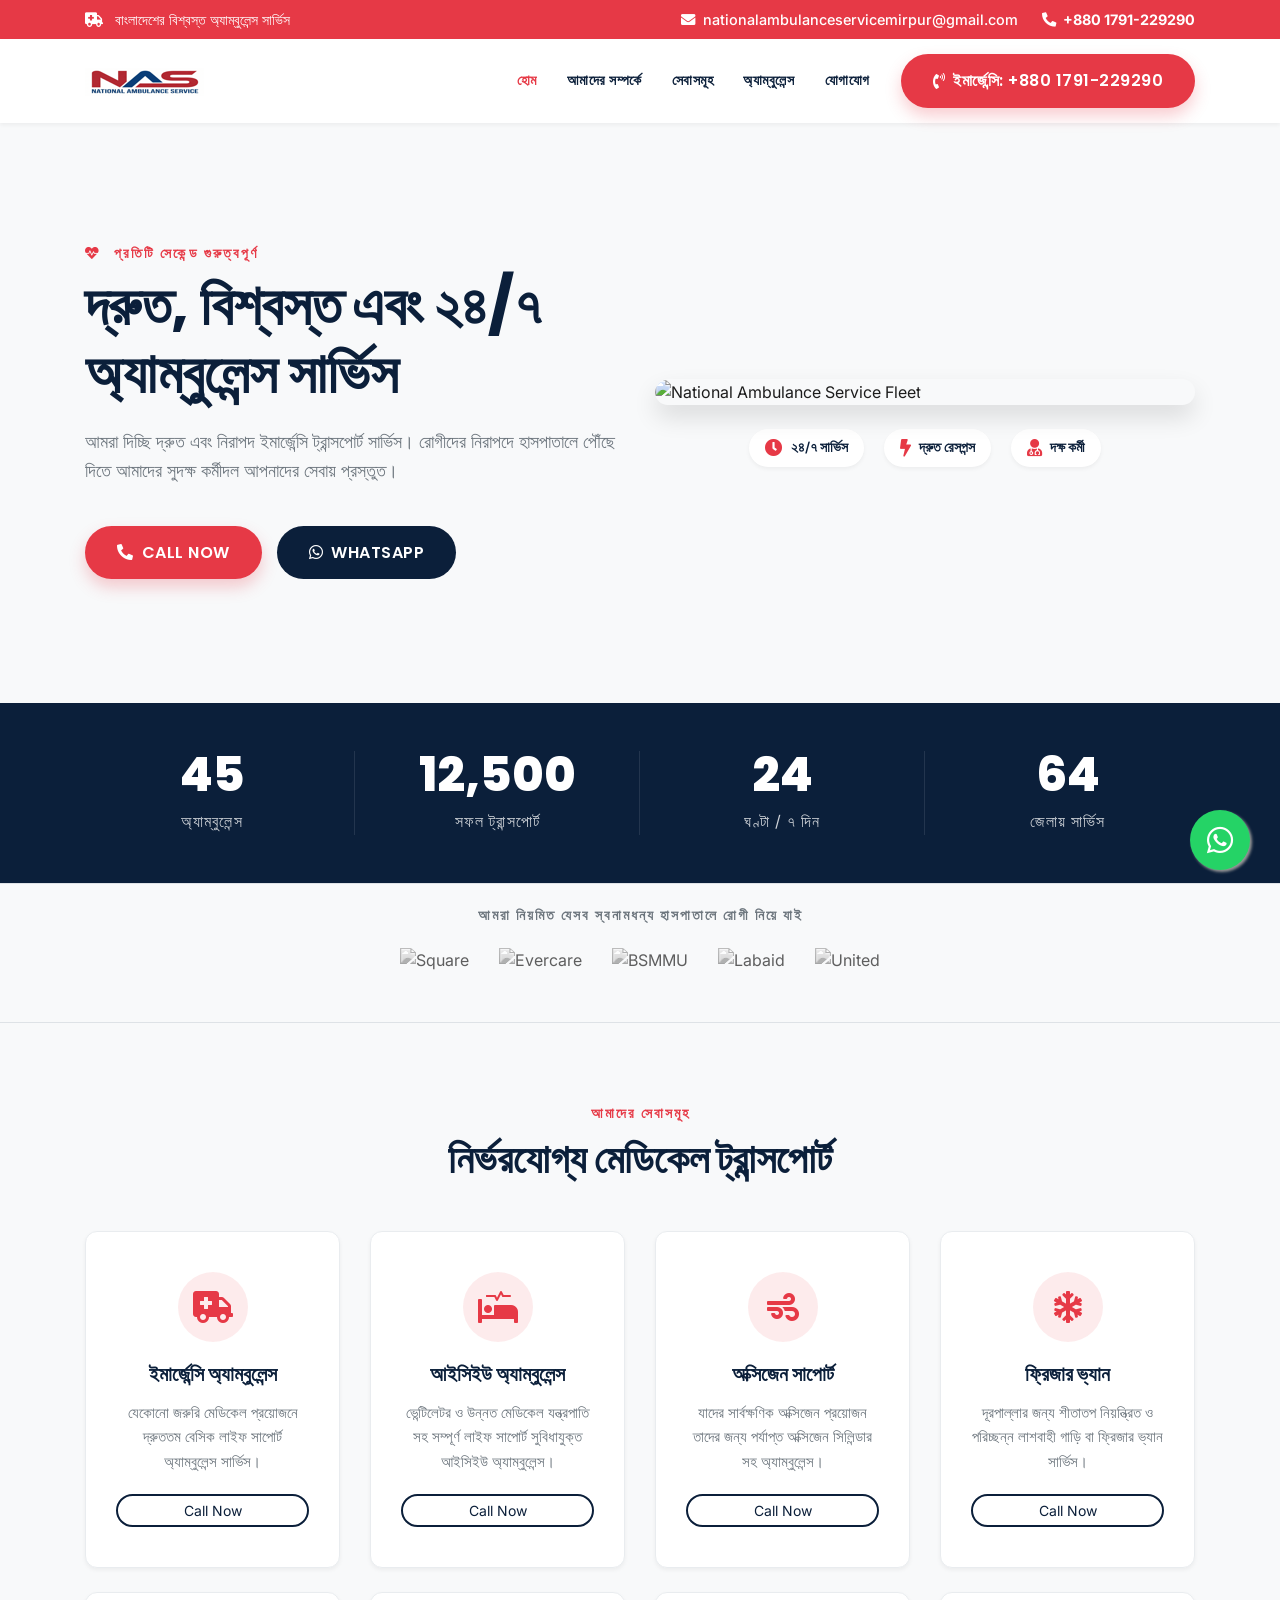
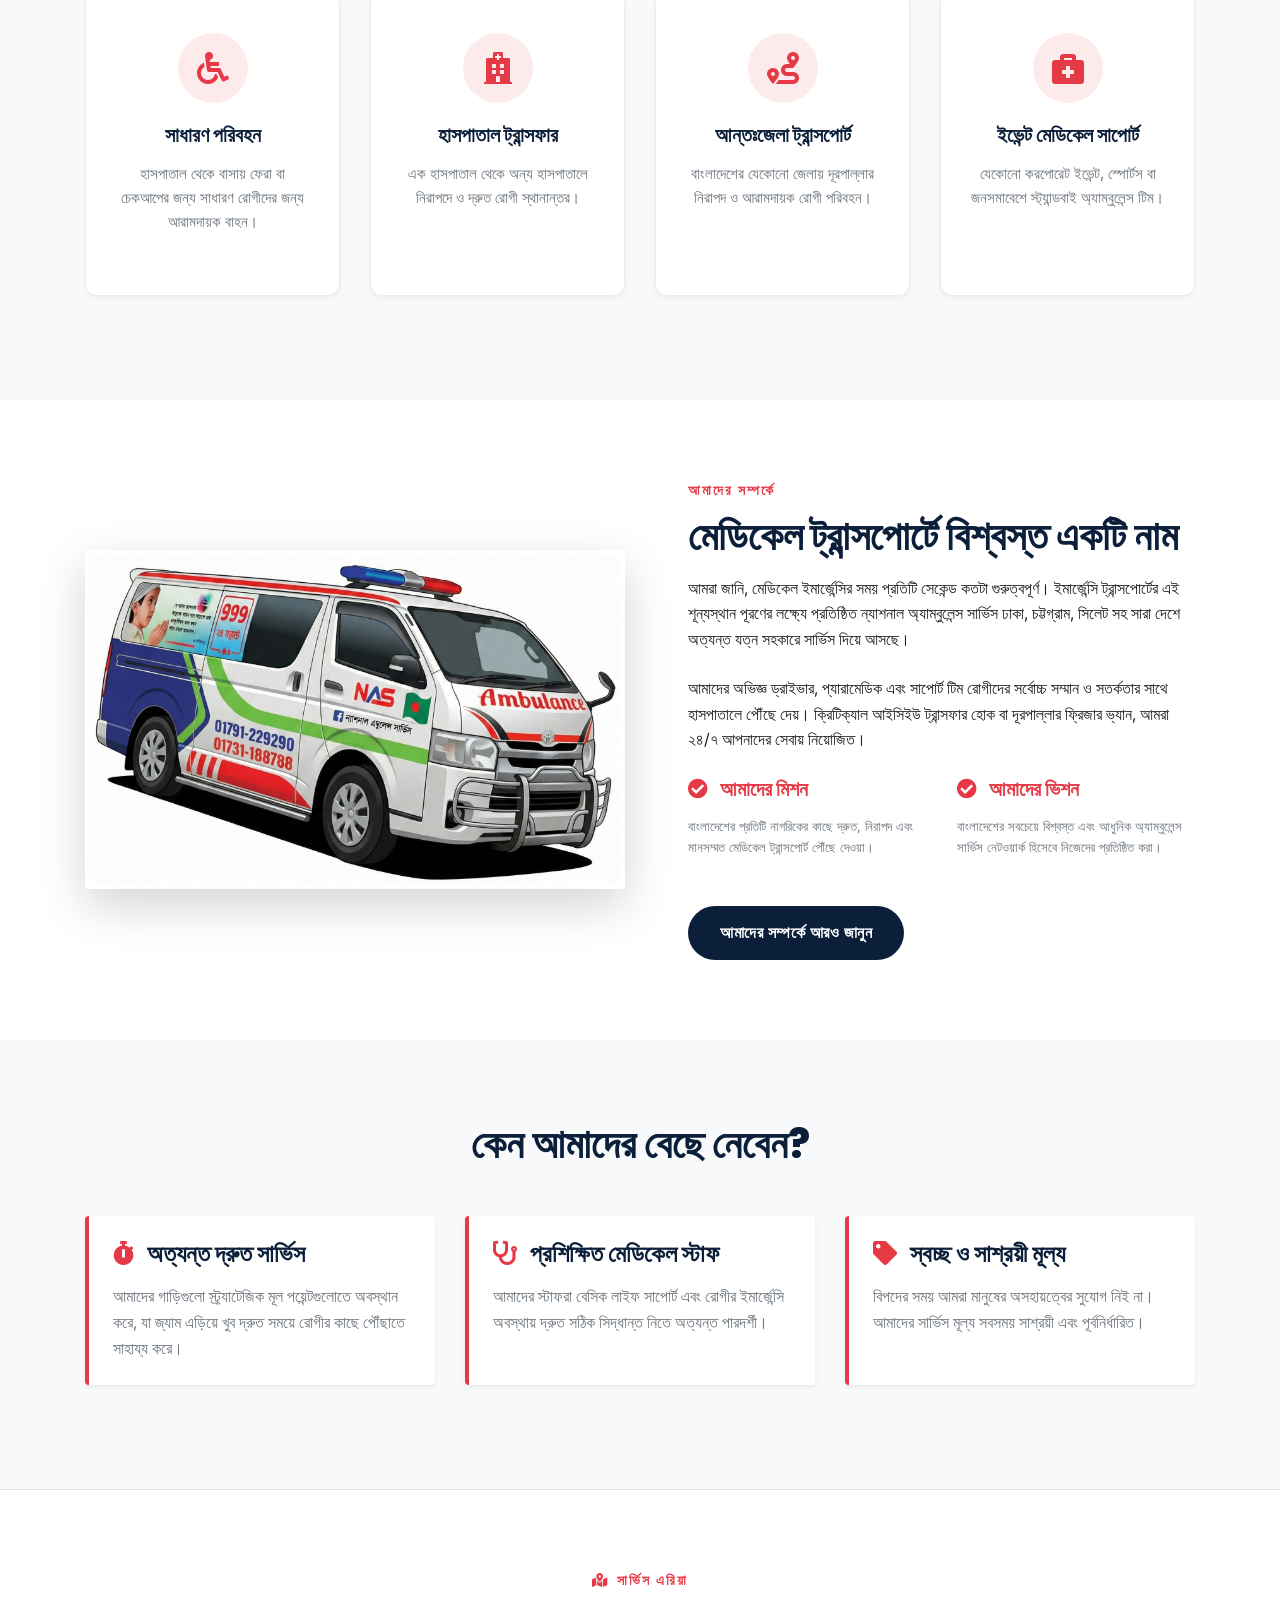
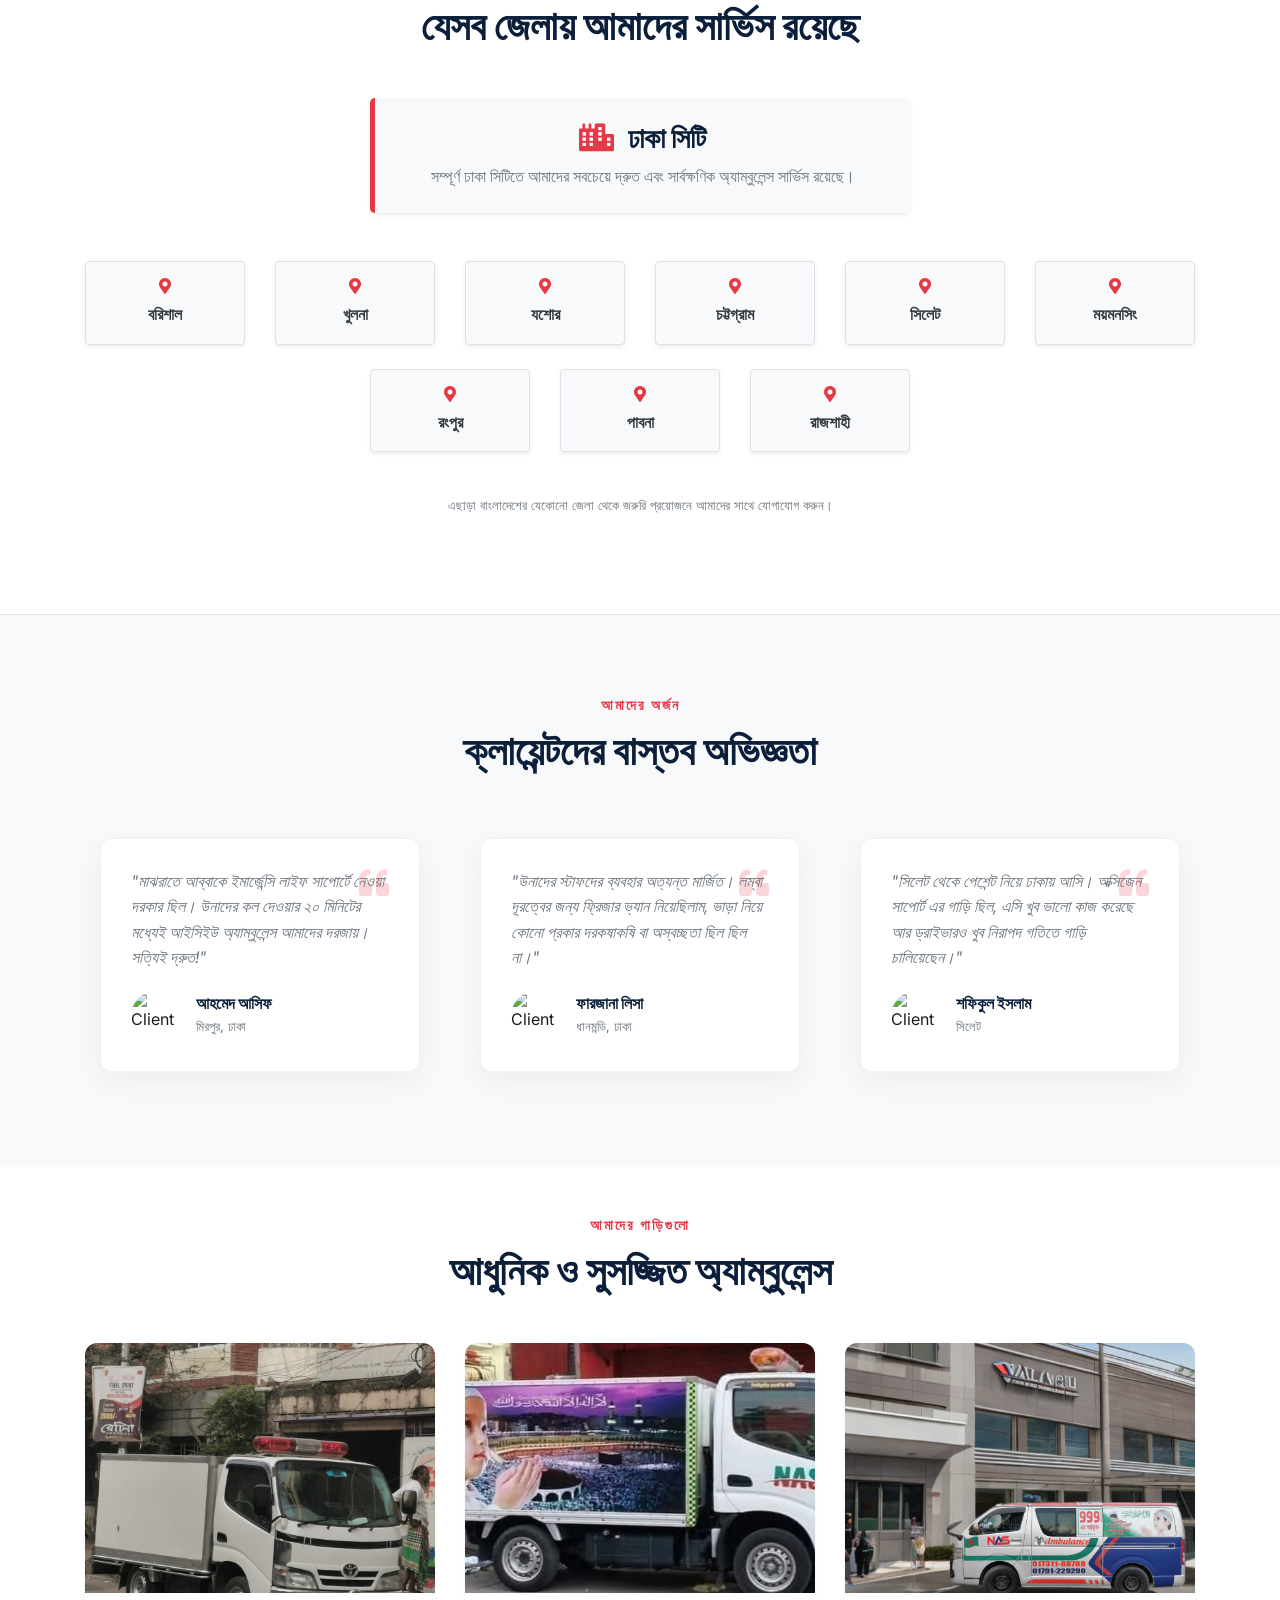
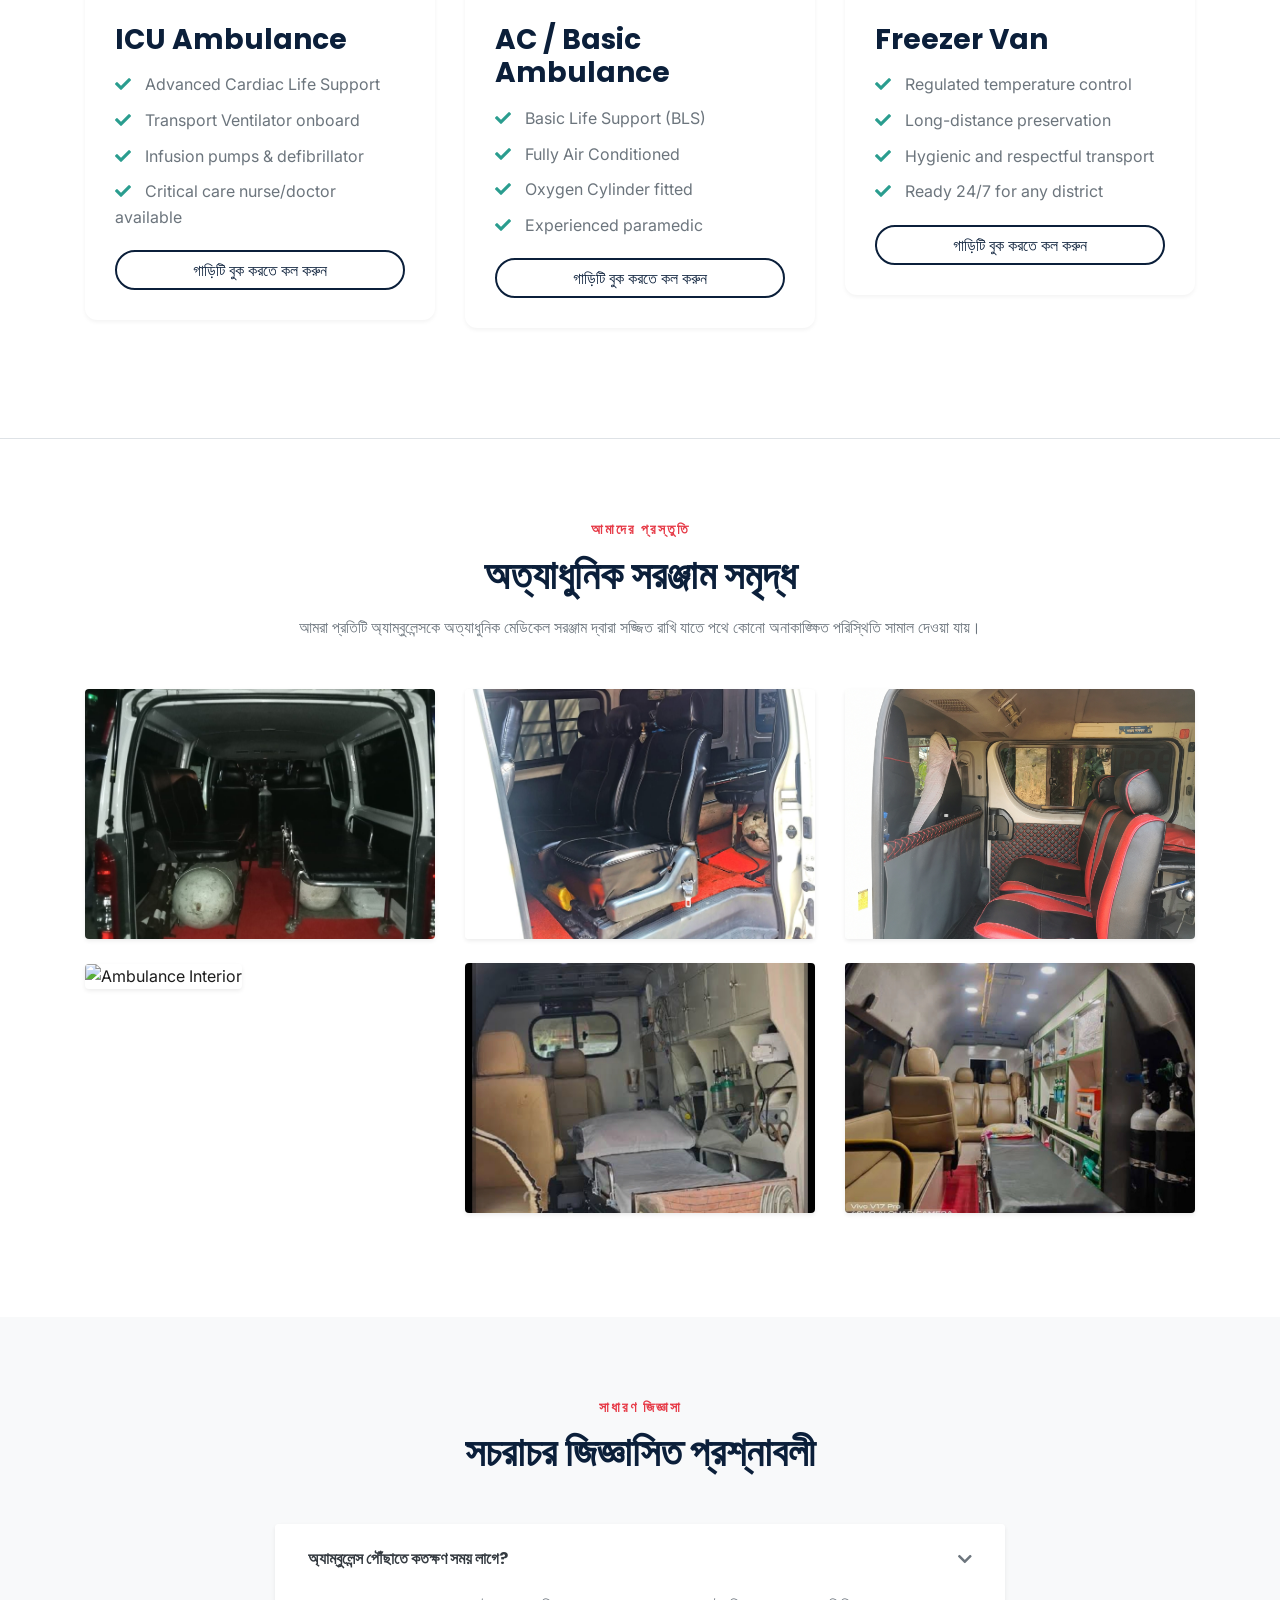
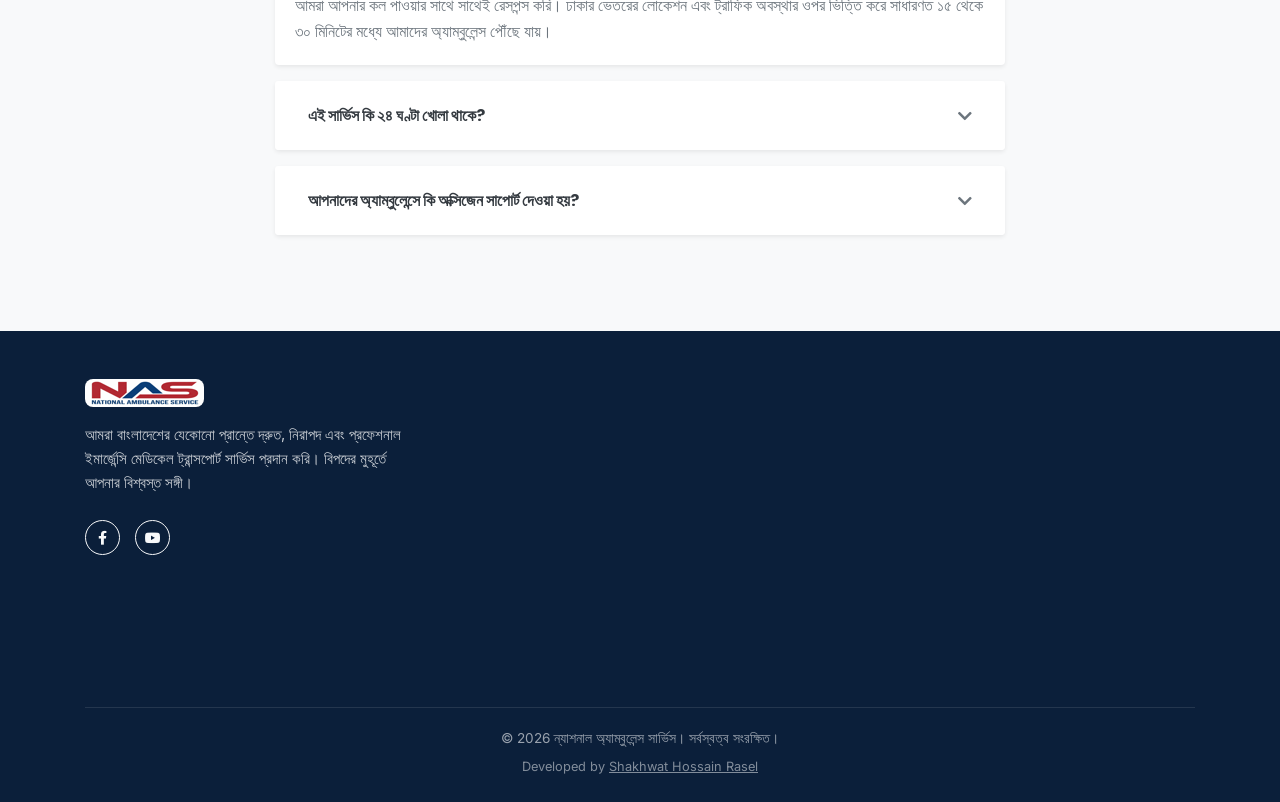
==== commit d241166f: "Update UI: Add real photos, service locations, and footer credit" ====
--- a/index.html
+++ b/index.html
@@ -107,8 +107,8 @@
                     <p>আমরা দিচ্ছি দ্রুত এবং নিরাপদ ইমার্জেন্সি ট্রান্সপোর্ট সার্ভিস। রোগীদের নিরাপদে হাসপাতালে পৌঁছে দিতে আমাদের সুদক্ষ কর্মীদল আপনাদের সেবায় প্রস্তুত।</p>
                     
                     <div class="d-flex flex-wrap gap-3 mb-4" style="gap: 15px;">
-                        <a href="tel:+8801791229290" class="btn-premium btn-accent rounded-pill"><i class="fas fa-phone-alt"></i> কল করুন</a>
-                        <a href="https://wa.me/8801791229290" class="btn-premium btn-primary-dark rounded-pill" target="_blank"><i class="fab fa-whatsapp"></i> হোয়াটসঅ্যাপ</a>
+                        <a href="tel:+8801791229290" class="btn-premium btn-accent rounded-pill"><i class="fas fa-phone-alt"></i> Call Now</a>
+                        <a href="https://wa.me/8801815119933" class="btn-premium btn-primary-dark rounded-pill" target="_blank"><i class="fab fa-whatsapp"></i> WhatsApp</a>
                     </div>
                 </div>
                 <div class="col-lg-6 mt-5 mt-lg-0" data-aos="fade-left">
@@ -154,11 +154,11 @@
         <div class="container">
             <h6 class="text-center text-muted text-uppercase mb-4" style="letter-spacing: 2px; font-size: 0.85rem;">আমরা নিয়মিত যেসব স্বনামধন্য হাসপাতালে রোগী নিয়ে যাই</h6>
             <div class="hospital-logos">
-                <img src="https://via.placeholder.com/150x50/e0e0e0/666666?text=Square+Hospital" alt="Square">
-                <img src="https://via.placeholder.com/150x50/e0e0e0/666666?text=Evercare" alt="Evercare">
-                <img src="https://via.placeholder.com/150x50/e0e0e0/666666?text=BSMMU" alt="BSMMU">
-                <img src="https://via.placeholder.com/150x50/e0e0e0/666666?text=LabAid+Specialized" alt="Labaid">
-                <img src="https://via.placeholder.com/150x50/e0e0e0/666666?text=United+Hospital" alt="United">
+                <img src="https://placehold.co/150x50/e0e0e0/666666?text=Square+Hospital" alt="Square">
+                <img src="https://placehold.co/150x50/e0e0e0/666666?text=Evercare" alt="Evercare">
+                <img src="https://placehold.co/150x50/e0e0e0/666666?text=BSMMU" alt="BSMMU">
+                <img src="https://placehold.co/150x50/e0e0e0/666666?text=LabAid+Specialized" alt="Labaid">
+                <img src="https://placehold.co/150x50/e0e0e0/666666?text=United+Hospital" alt="United">
             </div>
         </div>
     </section>
@@ -177,7 +177,7 @@
                         <div class="service-icon"><i class="fas fa-ambulance"></i></div>
                         <h3>ইমার্জেন্সি অ্যাম্বুলেন্স</h3>
                         <p>যেকোনো জরুরি মেডিকেল প্রয়োজনে দ্রুততম বেসিক লাইফ সাপোর্ট অ্যাম্বুলেন্স সার্ভিস।</p>
-                        <a href="tel:+8801791229290" class="btn btn-sm btn-outline-primary rounded-pill w-100">কল করুন</a>
+                        <a href="tel:+8801791229290" class="btn btn-sm btn-outline-primary rounded-pill w-100">Call Now</a>
                     </div>
                 </div>
                 <div class="col-lg-3 col-md-6 mb-4" data-aos="fade-up" data-aos-delay="200">
@@ -185,7 +185,7 @@
                         <div class="service-icon"><i class="fas fa-procedures"></i></div>
                         <h3>আইসিইউ অ্যাম্বুলেন্স</h3>
                         <p>ভেন্টিলেটর ও উন্নত মেডিকেল যন্ত্রপাতি সহ সম্পূর্ণ লাইফ সাপোর্ট সুবিধাযুক্ত আইসিইউ অ্যাম্বুলেন্স।</p>
-                        <a href="tel:+8801791229290" class="btn btn-sm btn-outline-primary rounded-pill w-100">কল করুন</a>
+                        <a href="tel:+8801791229290" class="btn btn-sm btn-outline-primary rounded-pill w-100">Call Now</a>
                     </div>
                 </div>
                 <div class="col-lg-3 col-md-6 mb-4" data-aos="fade-up" data-aos-delay="300">
@@ -193,7 +193,7 @@
                         <div class="service-icon"><i class="fas fa-wind"></i></div>
                         <h3>অক্সিজেন সাপোর্ট</h3>
                         <p>যাদের সার্বক্ষণিক অক্সিজেন প্রয়োজন তাদের জন্য পর্যাপ্ত অক্সিজেন সিলিন্ডার সহ অ্যাম্বুলেন্স।</p>
-                        <a href="tel:+8801791229290" class="btn btn-sm btn-outline-primary rounded-pill w-100">কল করুন</a>
+                        <a href="tel:+8801791229290" class="btn btn-sm btn-outline-primary rounded-pill w-100">Call Now</a>
                     </div>
                 </div>
                 <div class="col-lg-3 col-md-6 mb-4" data-aos="fade-up" data-aos-delay="400">
@@ -201,7 +201,7 @@
                         <div class="service-icon"><i class="fas fa-snowflake"></i></div>
                         <h3>ফ্রিজার ভ্যান</h3>
                         <p>দূরপাল্লার জন্য শীতাতপ নিয়ন্ত্রিত ও পরিচ্ছন্ন লাশবাহী গাড়ি বা ফ্রিজার ভ্যান সার্ভিস।</p>
-                        <a href="tel:+8801791229290" class="btn btn-sm btn-outline-primary rounded-pill w-100">কল করুন</a>
+                        <a href="tel:+8801791229290" class="btn btn-sm btn-outline-primary rounded-pill w-100">Call Now</a>
                     </div>
                 </div>
                 <div class="col-lg-3 col-md-6 mb-4" data-aos="fade-up" data-aos-delay="500">
@@ -294,6 +294,86 @@
             </div>
     </section>
 
+    <!-- 8. Service Locations Section -->
+    <section class="section-padding bg-white border-top border-bottom">
+        <div class="container">
+            <div class="text-center mb-5" data-aos="fade-up">
+                <span class="section-subtitle"><i class="fas fa-map-marked-alt mr-2"></i>সার্ভিস এরিয়া</span>
+                <h2 class="section-title">যেসব জেলায় আমাদের সার্ভিস রয়েছে</h2>
+            </div>
+            
+            <div class="row justify-content-center mb-5" data-aos="fade-up">
+                <div class="col-lg-6 col-md-8 text-center">
+                    <div class="p-4 bg-light rounded-lg shadow-sm border-left" style="border-left-width: 5px !important; border-color: var(--color-accent) !important; border-radius: 12px;">
+                        <h3 class="mb-0 text-primary font-weight-bold"><i class="fas fa-city text-accent mr-2"></i> ঢাকা সিটি</h3>
+                        <p class="text-muted mt-2 mb-0">সম্পূর্ণ ঢাকা সিটিতে আমাদের সবচেয়ে দ্রুত এবং সার্বক্ষণিক অ্যাম্বুলেন্স সার্ভিস রয়েছে।</p>
+                    </div>
+                </div>
+            </div>
+            
+            <div class="row justify-content-center text-center">
+                <div class="col-6 col-md-4 col-lg-2 mb-4" data-aos="zoom-in" data-aos-delay="100">
+                    <div class="p-3 bg-light rounded shadow-sm h-100 d-flex flex-column align-items-center justify-content-center border location-card">
+                        <i class="fas fa-map-marker-alt text-accent mb-2"></i>
+                        <span class="font-weight-bold text-dark">বরিশাল</span>
+                    </div>
+                </div>
+                <div class="col-6 col-md-4 col-lg-2 mb-4" data-aos="zoom-in" data-aos-delay="150">
+                    <div class="p-3 bg-light rounded shadow-sm h-100 d-flex flex-column align-items-center justify-content-center border location-card">
+                        <i class="fas fa-map-marker-alt text-accent mb-2"></i>
+                        <span class="font-weight-bold text-dark">খুলনা</span>
+                    </div>
+                </div>
+                <div class="col-6 col-md-4 col-lg-2 mb-4" data-aos="zoom-in" data-aos-delay="200">
+                    <div class="p-3 bg-light rounded shadow-sm h-100 d-flex flex-column align-items-center justify-content-center border location-card">
+                        <i class="fas fa-map-marker-alt text-accent mb-2"></i>
+                        <span class="font-weight-bold text-dark">যশোর</span>
+                    </div>
+                </div>
+                <div class="col-6 col-md-4 col-lg-2 mb-4" data-aos="zoom-in" data-aos-delay="250">
+                    <div class="p-3 bg-light rounded shadow-sm h-100 d-flex flex-column align-items-center justify-content-center border location-card">
+                        <i class="fas fa-map-marker-alt text-accent mb-2"></i>
+                        <span class="font-weight-bold text-dark">চট্টগ্রাম</span>
+                    </div>
+                </div>
+                <div class="col-6 col-md-4 col-lg-2 mb-4" data-aos="zoom-in" data-aos-delay="300">
+                    <div class="p-3 bg-light rounded shadow-sm h-100 d-flex flex-column align-items-center justify-content-center border location-card">
+                        <i class="fas fa-map-marker-alt text-accent mb-2"></i>
+                        <span class="font-weight-bold text-dark">সিলেট</span>
+                    </div>
+                </div>
+                <div class="col-6 col-md-4 col-lg-2 mb-4" data-aos="zoom-in" data-aos-delay="350">
+                    <div class="p-3 bg-light rounded shadow-sm h-100 d-flex flex-column align-items-center justify-content-center border location-card">
+                        <i class="fas fa-map-marker-alt text-accent mb-2"></i>
+                        <span class="font-weight-bold text-dark">ময়মনসিং</span>
+                    </div>
+                </div>
+                <div class="col-6 col-md-4 col-lg-2 mb-4" data-aos="zoom-in" data-aos-delay="400">
+                    <div class="p-3 bg-light rounded shadow-sm h-100 d-flex flex-column align-items-center justify-content-center border location-card">
+                        <i class="fas fa-map-marker-alt text-accent mb-2"></i>
+                        <span class="font-weight-bold text-dark">রংপুর</span>
+                    </div>
+                </div>
+                <div class="col-6 col-md-4 col-lg-2 mb-4" data-aos="zoom-in" data-aos-delay="450">
+                    <div class="p-3 bg-light rounded shadow-sm h-100 d-flex flex-column align-items-center justify-content-center border location-card">
+                        <i class="fas fa-map-marker-alt text-accent mb-2"></i>
+                        <span class="font-weight-bold text-dark">পাবনা</span>
+                    </div>
+                </div>
+                <div class="col-6 col-md-4 col-lg-2 mb-4" data-aos="zoom-in" data-aos-delay="500">
+                    <div class="p-3 bg-light rounded shadow-sm h-100 d-flex flex-column align-items-center justify-content-center border location-card">
+                        <i class="fas fa-map-marker-alt text-accent mb-2"></i>
+                        <span class="font-weight-bold text-dark">রাজশাহী</span>
+                    </div>
+                </div>
+            </div>
+            
+            <div class="text-center mt-3" data-aos="fade-up" data-aos-delay="600">
+                <p class="text-muted"><small>এছাড়া বাংলাদেশের যেকোনো জেলা থেকে জরুরি প্রয়োজনে আমাদের সাথে যোগাযোগ করুন।</small></p>
+            </div>
+        </div>
+    </section>
+
     <!-- Client Testimonials Section -->
     <section class="section-padding bg-light">
         <div class="container">
@@ -354,7 +434,7 @@
                 <div class="col-md-4" data-aos="fade-up" data-aos-delay="100">
                     <div class="fleet-card">
                         <div class="fleet-img p-0">
-                            <img src="img/gen_icu_ambulance.png" alt="ICU Ambulance" class="w-100 h-100" style="object-fit: cover;">
+                            <img src="img/ambulance%20img/IMG_20260413_034513_743.jpg.jpeg" alt="ICU Ambulance" class="w-100 h-100" style="object-fit: cover;">
                         </div>
                         <div class="fleet-content">
                             <h3>ICU Ambulance</h3>
@@ -372,7 +452,7 @@
                 <div class="col-md-4" data-aos="fade-up" data-aos-delay="200">
                     <div class="fleet-card">
                         <div class="fleet-img p-0">
-                            <img src="img/gen_basic_ambulance.png" alt="Basic Ambulance" class="w-100 h-100" style="object-fit: cover;">
+                            <img src="img/ambulance%20img/FB_IMG_1776066009869.jpg.jpeg" alt="Basic Ambulance" class="w-100 h-100" style="object-fit: cover;">
                         </div>
                         <div class="fleet-content">
                             <h3>AC / Basic Ambulance</h3>
@@ -390,7 +470,7 @@
                 <div class="col-md-4" data-aos="fade-up" data-aos-delay="300">
                     <div class="fleet-card">
                         <div class="fleet-img p-0">
-                            <img src="img/gen_freezer_van.png" alt="Freezer Van" class="w-100 h-100" style="object-fit: cover;">
+                            <img src="img/ambulance%20img/SmartBG_2026-01-26_d9606eaa-4e3a-4630-83a9-42828537e68c.png" alt="Freezer Van" class="w-100 h-100" style="object-fit: cover;">
                         </div>
                         <div class="fleet-content">
                             <h3>Freezer Van</h3>
@@ -418,13 +498,23 @@
             </div>
             <div class="row">
                 <div class="col-md-4 mb-4" data-aos="zoom-in" data-aos-delay="100">
-                    <img src="https://images.unsplash.com/photo-1587854692152-cbe660dbde88?w=500&h=300&fit=crop" class="img-fluid rounded shadow-sm w-100" style="object-fit: cover; height: 200px;" alt="Medical equipment">
+                    <img src="img/interior/FB_IMG_1776065895252.jpg.jpeg" class="img-fluid rounded shadow-sm w-100" style="object-fit: cover; height: 250px;" alt="Ambulance Interior">
                 </div>
                 <div class="col-md-4 mb-4" data-aos="zoom-in" data-aos-delay="200">
-                    <img src="https://images.unsplash.com/photo-1516574187841-cb9cc2ca948b?w=500&h=300&fit=crop" class="img-fluid rounded shadow-sm w-100" style="object-fit: cover; height: 200px;" alt="Oxygen Cylinder">
+                    <img src="img/interior/FB_IMG_1776065937965.jpg.jpeg" class="img-fluid rounded shadow-sm w-100" style="object-fit: cover; height: 250px;" alt="Ambulance Interior">
                 </div>
                 <div class="col-md-4 mb-4" data-aos="zoom-in" data-aos-delay="300">
-                    <img src="https://images.unsplash.com/photo-1538100868846-9b578c764fa6?w=500&h=300&fit=crop" class="img-fluid rounded shadow-sm w-100" style="object-fit: cover; height: 200px;" alt="Ambulance Interior">
+                    <img src="img/interior/IMG_20251216_125640.jpg.jpeg" class="img-fluid rounded shadow-sm w-100" style="object-fit: cover; height: 250px;" alt="Ambulance Interior">
+                </div>
+                <!-- Second Row -->
+                <div class="col-md-4 mb-4" data-aos="zoom-in" data-aos-delay="400">
+                    <img src="img/interior/IMG_20260413_034658_466.jpg.jpeg" class="img-fluid rounded shadow-sm w-100" style="object-fit: cover; height: 250px;" alt="Ambulance Interior">
+                </div>
+                <div class="col-md-4 mb-4" data-aos="zoom-in" data-aos-delay="500">
+                    <img src="img/interior/IMG_20260413_041310_001.jpg.jpeg" class="img-fluid rounded shadow-sm w-100" style="object-fit: cover; height: 250px;" alt="Ambulance Interior">
+                </div>
+                <div class="col-md-4 mb-4" data-aos="zoom-in" data-aos-delay="600">
+                    <img src="img/interior/IMG_20260413_041330_957.jpg.jpeg" class="img-fluid rounded shadow-sm w-100" style="object-fit: cover; height: 250px;" alt="Ambulance Interior">
                 </div>
             </div>
         </div>
@@ -496,7 +586,7 @@
         <div class="container">
             <div class="row">
                 <div class="col-lg-4 col-md-6 mb-5 text-center text-md-left">
-                    <img src="img/nas_logo.png" alt="Logo" class="mb-3" style="max-height: 60px; filter: brightness(0) invert(1);">
+                    <img src="img/nas_logo.png" alt="Logo" class="mb-3" style="max-height: 60px; border-radius: 8px;">
                     <p class="mb-4 pr-lg-4 text-light" style="opacity: 0.8; font-size: 0.95rem;">আমরা বাংলাদেশের যেকোনো প্রান্তে দ্রুত, নিরাপদ এবং প্রফেশনাল ইমার্জেন্সি মেডিকেল ট্রান্সপোর্ট সার্ভিস প্রদান করি। বিপদের মুহূর্তে আপনার বিশ্বস্ত সঙ্গী।</p>
                     <div class="d-flex justify-content-center justify-content-md-start" style="gap: 15px;">
                         <a href="https://www.facebook.com/profile.php?id=100094407620462" class="btn btn-sm btn-outline-light rounded-circle" style="width: 35px; height: 35px; padding: 6px;"><i class="fab fa-facebook-f"></i></a>
@@ -521,7 +611,7 @@
                         <ul class="list-unstyled footer-contact m-0">
                             <li>
                                 <i class="fas fa-map-marker-alt mt-1 text-accent"></i> 
-                                <span>মিরপুর ১০ গোলচত্বর, ঢাকা ১২১৬, বাংলাদেশ</span>
+                                <span>Location: Mirpur 10 Roundabout, Dhaka-1216</span>
                             </li>
                             <li class="align-items-center mt-3">
                                 <i class="fas fa-phone-alt text-accent"></i> 
@@ -529,7 +619,7 @@
                             </li>
                             <li class="align-items-center mt-2">
                                 <i class="fab fa-whatsapp text-success"></i> 
-                                <span>+880 1791-229290</span>
+                                <span>+880 1815-119933</span>
                             </li>
                             <li class="mt-2">
                                 <i class="fas fa-envelope mt-1 text-accent"></i> 
@@ -542,12 +632,13 @@
             
             <div class="footer-bottom text-center mt-4 border-top" style="border-color: rgba(255,255,255,0.1) !important; padding-top: 20px;">
                 <p class="m-0 text-light" style="opacity: 0.6; font-size: 0.85rem;">&copy; <script>document.write(new Date().getFullYear());</script> ন্যাশনাল অ্যাম্বুলেন্স সার্ভিস। সর্বস্বত্ব সংরক্ষিত।</p>
+                <p class="m-0 mt-2 text-light" style="opacity: 0.5; font-size: 0.8rem;">Developed by <a href="https://shakhwatrasel.vercel.app" target="_blank" class="text-light" style="text-decoration: underline;">Shakhwat Hossain Rasel</a></p>
             </div>
         </div>
     </footer>
 
     <!-- 12. Floating Action Buttons -->
-    <a href="https://wa.me/8801791229290?text=I%20need%20an%20ambulance%20urgently" class="floating-whatsapp" target="_blank" title="Chat on WhatsApp">
+    <a href="https://wa.me/8801815119933?text=I%20need%20an%20ambulance%20urgently" class="floating-whatsapp" target="_blank" title="Chat on WhatsApp">
         <i class="fab fa-whatsapp"></i>
     </a>
 
@@ -555,10 +646,10 @@
     <div class="mobile-bottom-bar d-md-none">
         <div class="row">
             <div class="col-6">
-                <a href="tel:+8801791229290" class="btn btn-accent"><i class="fas fa-phone-alt mr-1"></i> কল করুন</a>
+                <a href="tel:+8801791229290" class="btn btn-accent"><i class="fas fa-phone-alt mr-1"></i> Call Now</a>
             </div>
             <div class="col-6">
-                <a href="https://wa.me/8801791229290?text=I%20need%20an%20ambulance" class="btn btn-whatsapp"><i class="fab fa-whatsapp mr-1"></i> হোয়াটসঅ্যাপ</a>
+                <a href="https://wa.me/8801815119933?text=I%20need%20an%20ambulance" class="btn btn-whatsapp"><i class="fab fa-whatsapp mr-1"></i> WhatsApp</a>
             </div>
         </div>
     </div>
--- a/css/premium.css
+++ b/css/premium.css
@@ -518,6 +518,11 @@
   margin-top: 3px;
 }
 
+.footer-contact span {
+  word-break: break-word;
+  overflow-wrap: anywhere;
+}
+
 .footer-bottom {
   border-top: 1px solid rgba(255,255,255,0.1);
   margin-top: 60px;
@@ -649,3 +654,15 @@
     max-width: 100vw;
 }
 
+/* Service Location Cards */
+.location-card {
+    transition: all 0.3s ease;
+    cursor: default;
+}
+.location-card:hover {
+    transform: translateY(-5px);
+    background-color: var(--color-white) !important;
+    box-shadow: var(--shadow-md) !important;
+    border-color: var(--color-accent) !important;
+}
+
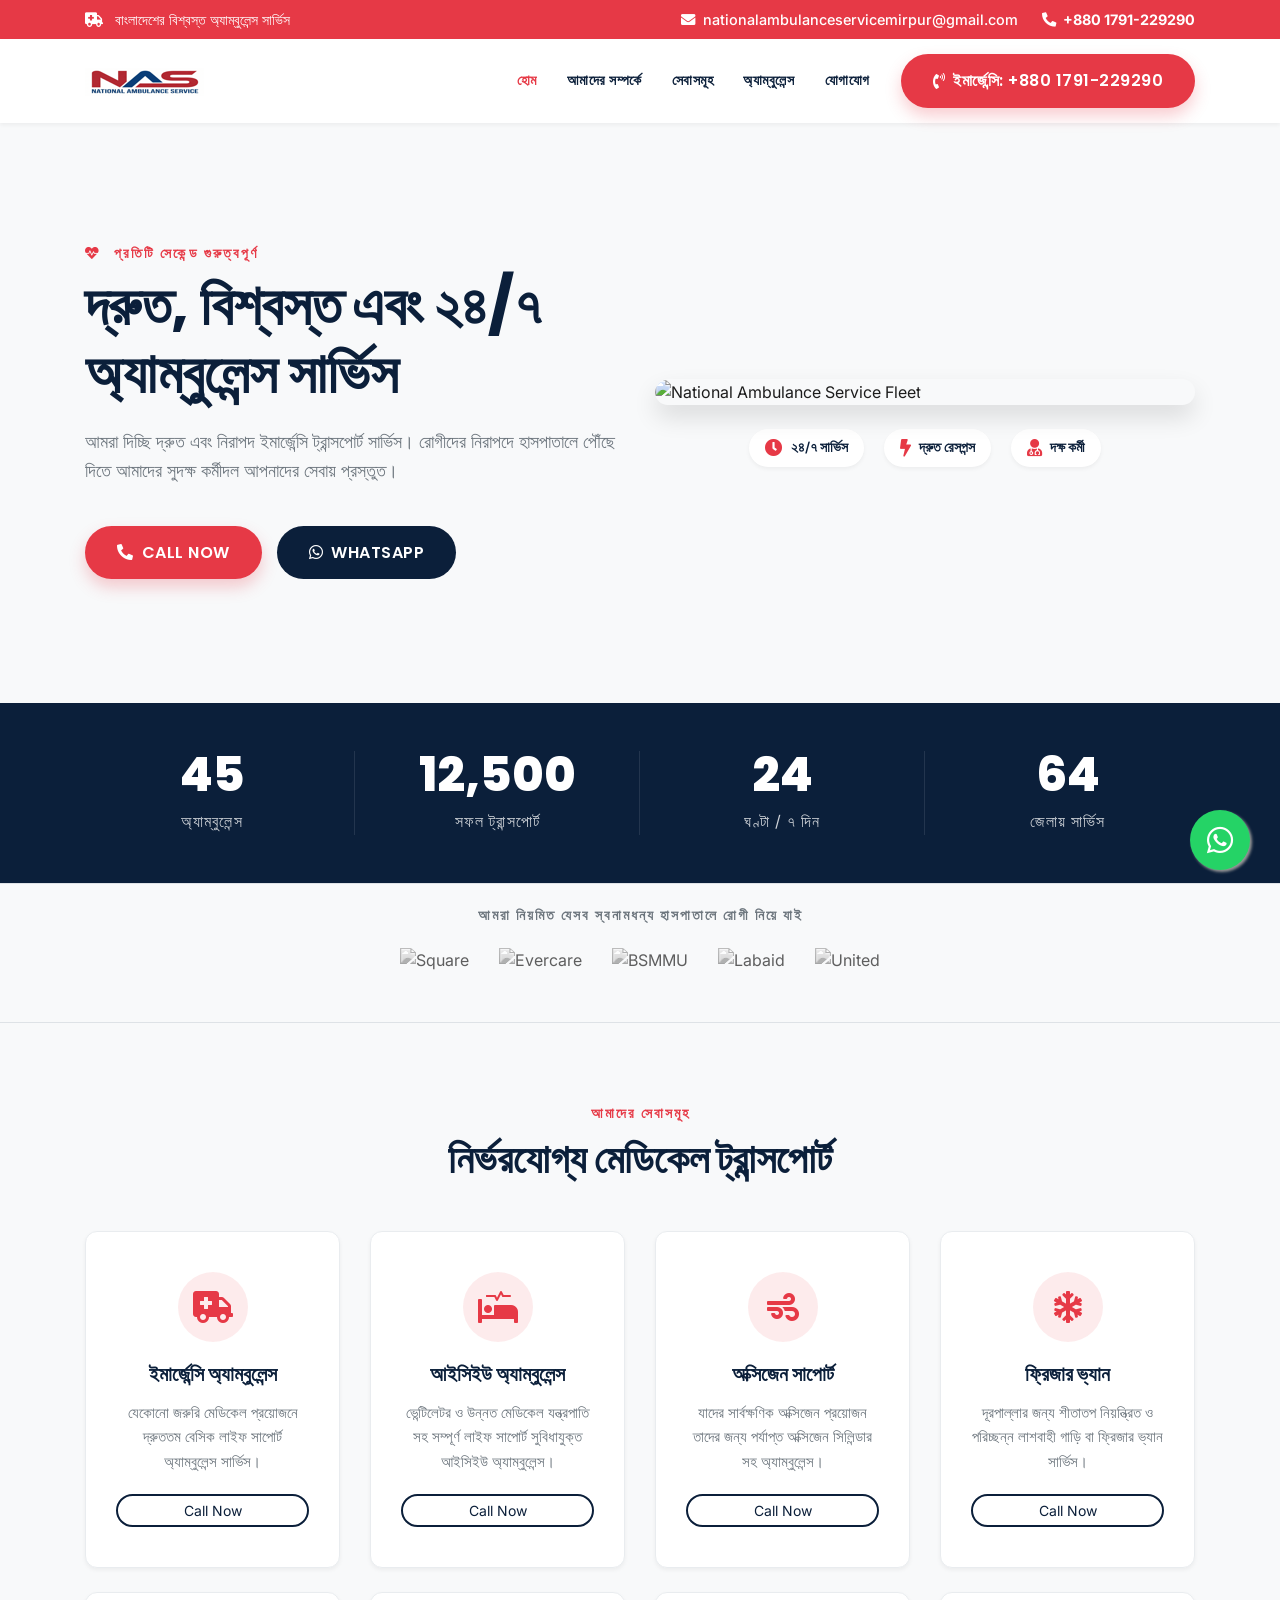
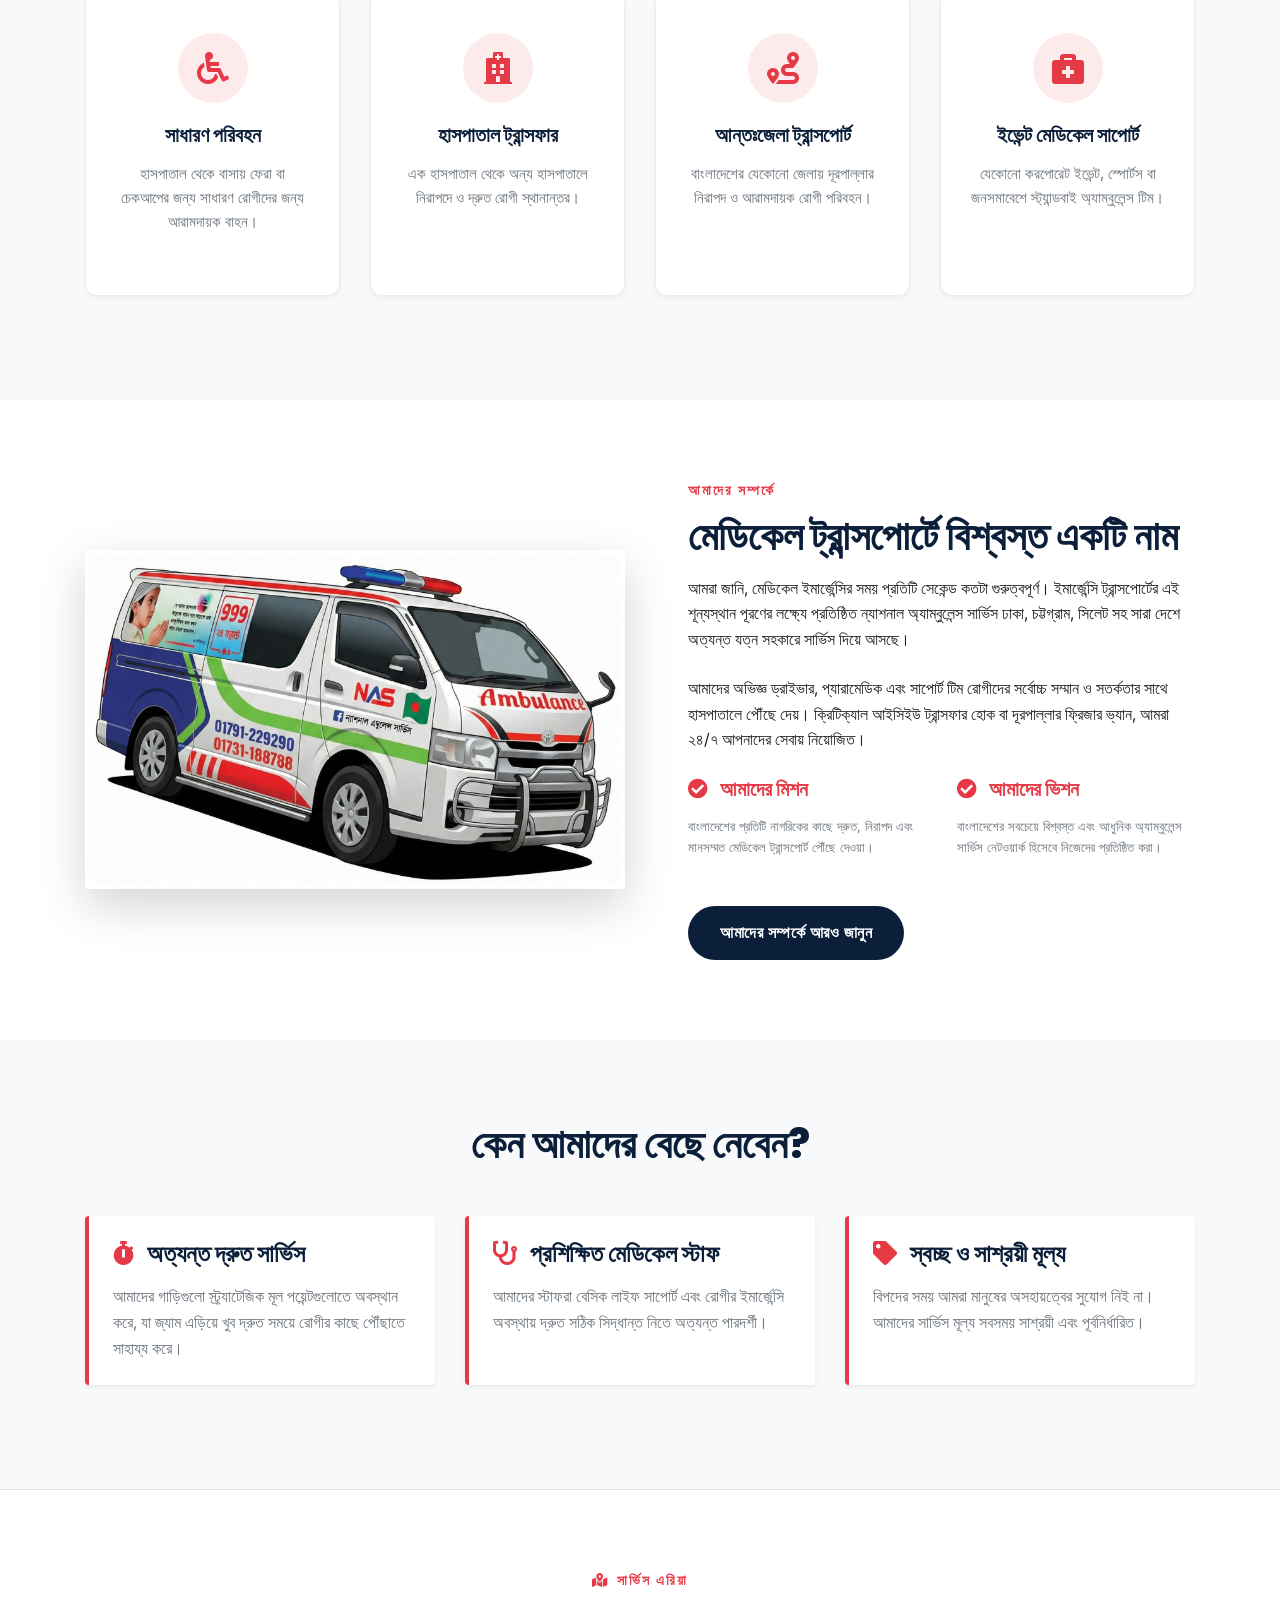
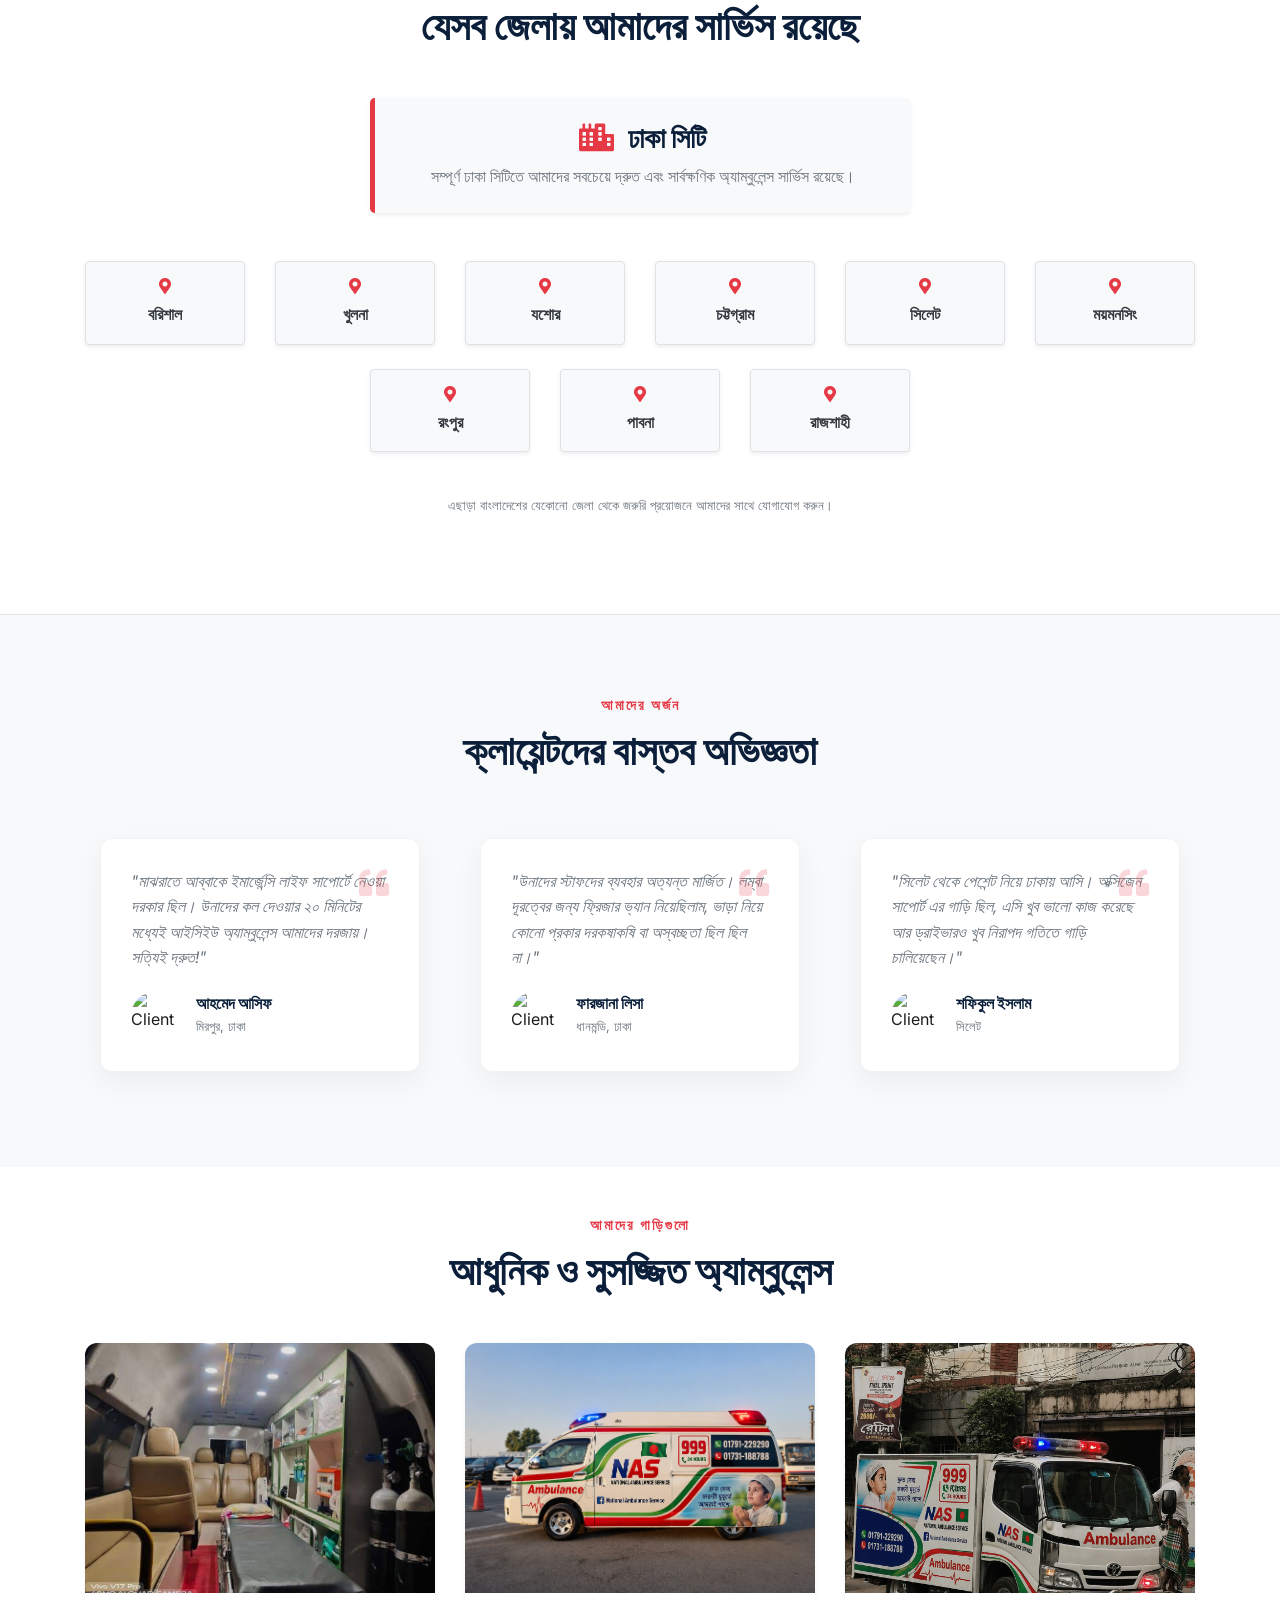
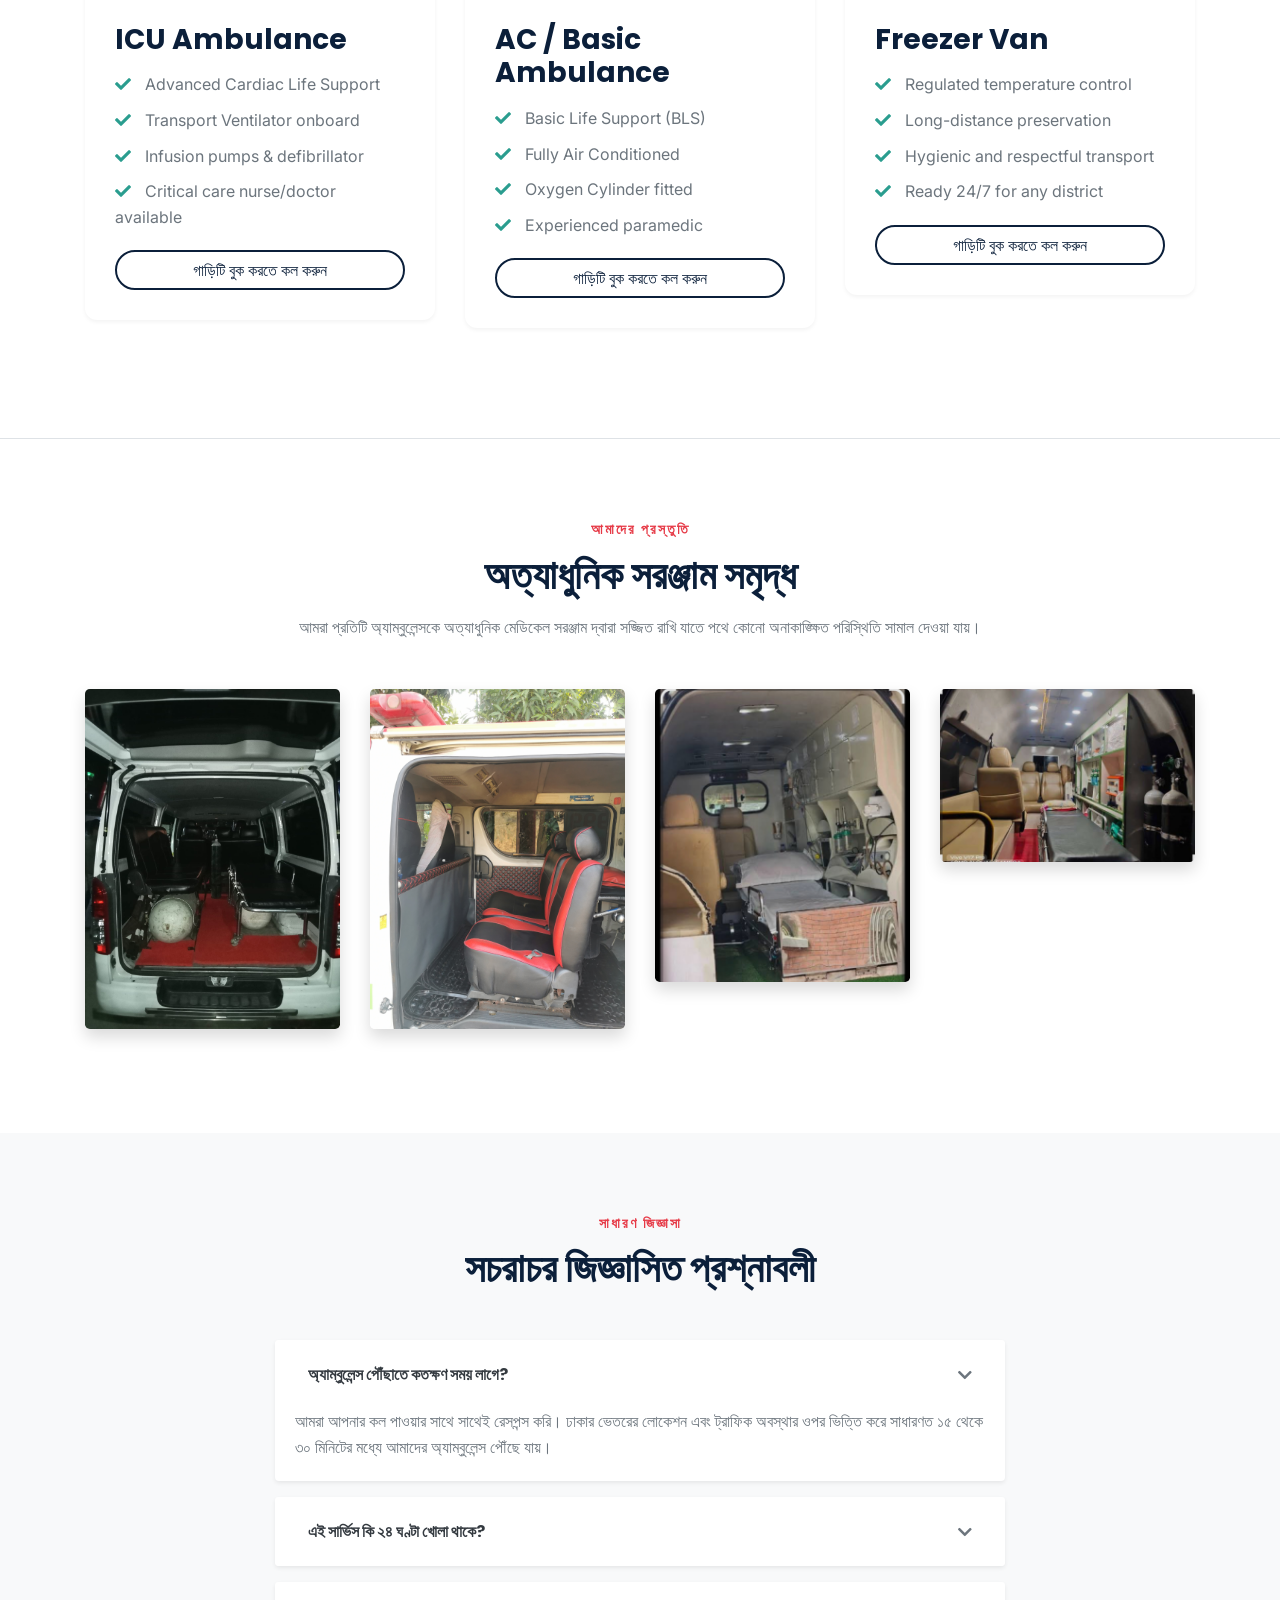
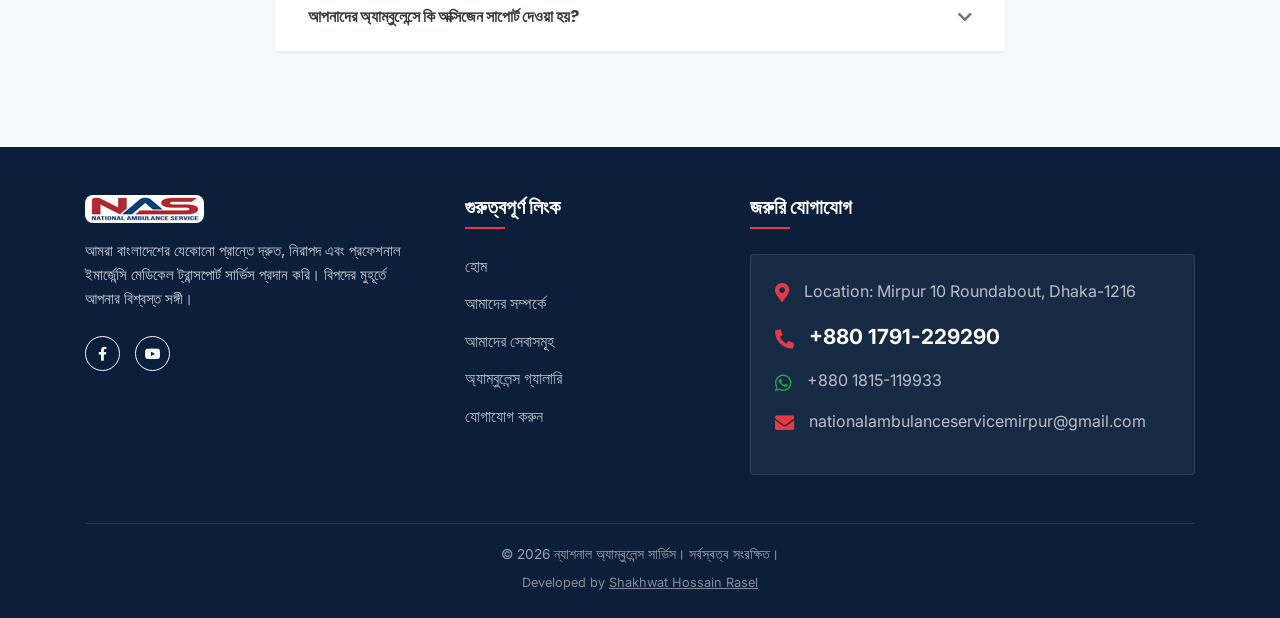
==== commit cc227741: "Enhance equipment gallery to a beautiful 2x2 grid layout" ====
--- a/index.html
+++ b/index.html
@@ -1,18 +1,21 @@
 <!doctype html>
 <html lang="en">
+
 <head>
     <!-- Required meta tags -->
     <meta charset="utf-8">
     <meta name="viewport" content="width=device-width, initial-scale=1, shrink-to-fit=no">
-    
+
     <!-- SEO Meta Tags -->
     <title>National Ambulance Service | 24/7 Emergency & ICU Ambulance in Dhaka</title>
-    <meta name="description" content="Fast, reliable, and premium 24/7 National Ambulance Service in Dhaka, Bangladesh. We provide Emergency, ICU, AC Ambulances and Freezer Vans. Call +8801791229290.">
-    <meta name="keywords" content="ambulance service, emergency ambulance, ICU ambulance service, oxygen ambulance, hospital transfer ambulance, 24/7 ambulance service, dhaka ambulance">
+    <meta name="description"
+        content="Fast, reliable, and premium 24/7 National Ambulance Service in Dhaka, Bangladesh. We provide Emergency, ICU, AC Ambulances and Freezer Vans. Call +8801791229290.">
+    <meta name="keywords"
+        content="ambulance service, emergency ambulance, ICU ambulance service, oxygen ambulance, hospital transfer ambulance, 24/7 ambulance service, dhaka ambulance">
     <meta name="google-site-verification" content="OB_jA_6dWa950FI9l0BSX_DSBsMj7yKBLwfuxHABZj0" />
-    
+
     <link rel="icon" href="img/favicon_28x28.png">
-    
+
     <!-- CSS Dependencies -->
     <link rel="stylesheet" href="css/bootstrap.min.css">
     <link rel="stylesheet" href="css/animate.css">
@@ -22,16 +25,17 @@
     <link rel="stylesheet" href="https://cdnjs.cloudflare.com/ajax/libs/font-awesome/5.15.4/css/all.min.css">
     <!-- AOS CSS -->
     <link href="https://unpkg.com/aos@2.3.1/dist/aos.css" rel="stylesheet">
-    
+
     <!-- Premium Agency Custom CSS -->
     <link rel="stylesheet" href="css/premium.css">
-    
+
     <!-- OpenGraph & SEO Tags -->
     <meta property="og:title" content="National Ambulance Service | 24/7 Medical Transport">
-    <meta property="og:description" content="বাংলাদেশের বিশ্বস্ত অ্যাম্বুলেন্স সার্ভিস। ঢাকা সহ সারাদেশে যেকোনো ইমার্জেন্সিতে কল করুন: +880 1791-229290">
+    <meta property="og:description"
+        content="বাংলাদেশের বিশ্বস্ত অ্যাম্বুলেন্স সার্ভিস। ঢাকা সহ সারাদেশে যেকোনো ইমার্জেন্সিতে কল করুন: +880 1791-229290">
     <meta property="og:image" content="img/nas_banner.png">
     <meta property="og:type" content="website">
-    
+
     <!-- JSON-LD LocalBusiness -->
     <script type="application/ld+json">
     {
@@ -63,8 +67,10 @@
                     <i class="fas fa-ambulance mr-2"></i> বাংলাদেশের বিশ্বস্ত অ্যাম্বুলেন্স সার্ভিস
                 </div>
                 <div class="col-md-6 text-right">
-                    <a href="mailto:nationalambulanceservicemirpur@gmail.com"><i class="fas fa-envelope mr-1"></i> nationalambulanceservicemirpur@gmail.com</a>
-                    <a href="tel:+8801791229290"><strong><i class="fas fa-phone-alt mr-1"></i> +880 1791-229290</strong></a>
+                    <a href="mailto:nationalambulanceservicemirpur@gmail.com"><i class="fas fa-envelope mr-1"></i>
+                        nationalambulanceservicemirpur@gmail.com</a>
+                    <a href="tel:+8801791229290"><strong><i class="fas fa-phone-alt mr-1"></i> +880
+                            1791-229290</strong></a>
                 </div>
             </div>
         </div>
@@ -77,7 +83,8 @@
                 <a class="navbar-brand" href="index.html">
                     <img src="img/nas_logo.png" alt="National Ambulance Service Logo">
                 </a>
-                <button class="navbar-toggler" type="button" data-toggle="collapse" data-target="#navbarSupportedContent" aria-expanded="false" aria-label="Toggle navigation">
+                <button class="navbar-toggler" type="button" data-toggle="collapse"
+                    data-target="#navbarSupportedContent" aria-expanded="false" aria-label="Toggle navigation">
                     <span class="navbar-toggler-icon"></span>
                 </button>
 
@@ -89,7 +96,8 @@
                         <li class="nav-item"><a class="nav-link" href="#fleet">অ্যাম্বুলেন্স</a></li>
                         <li class="nav-item"><a class="nav-link" href="contact.html">যোগাযোগ</a></li>
                         <li class="nav-item ml-lg-3 mt-3 mt-lg-0">
-                            <a class="btn-premium btn-accent" href="tel:+8801791229290"><i class="fas fa-phone-volume"></i> ইমার্জেন্সি: +880 1791-229290</a>
+                            <a class="btn-premium btn-accent" href="tel:+8801791229290"><i
+                                    class="fas fa-phone-volume"></i> ইমার্জেন্সি: +880 1791-229290</a>
                         </li>
                     </ul>
                 </div>
@@ -102,13 +110,17 @@
         <div class="container">
             <div class="row align-items-center">
                 <div class="col-lg-6 hero-content" data-aos="fade-right">
-                    <span class="section-subtitle mb-2"><i class="fas fa-heartbeat mr-2"></i> প্রতিটি সেকেন্ড গুরুত্বপূর্ণ</span>
+                    <span class="section-subtitle mb-2"><i class="fas fa-heartbeat mr-2"></i> প্রতিটি সেকেন্ড
+                        গুরুত্বপূর্ণ</span>
                     <h1>দ্রুত, বিশ্বস্ত এবং ২৪/৭ অ্যাম্বুলেন্স সার্ভিস</h1>
-                    <p>আমরা দিচ্ছি দ্রুত এবং নিরাপদ ইমার্জেন্সি ট্রান্সপোর্ট সার্ভিস। রোগীদের নিরাপদে হাসপাতালে পৌঁছে দিতে আমাদের সুদক্ষ কর্মীদল আপনাদের সেবায় প্রস্তুত।</p>
-                    
+                    <p>আমরা দিচ্ছি দ্রুত এবং নিরাপদ ইমার্জেন্সি ট্রান্সপোর্ট সার্ভিস। রোগীদের নিরাপদে হাসপাতালে পৌঁছে
+                        দিতে আমাদের সুদক্ষ কর্মীদল আপনাদের সেবায় প্রস্তুত।</p>
+
                     <div class="d-flex flex-wrap gap-3 mb-4" style="gap: 15px;">
-                        <a href="tel:+8801791229290" class="btn-premium btn-accent rounded-pill"><i class="fas fa-phone-alt"></i> Call Now</a>
-                        <a href="https://wa.me/8801815119933" class="btn-premium btn-primary-dark rounded-pill" target="_blank"><i class="fab fa-whatsapp"></i> WhatsApp</a>
+                        <a href="tel:+8801791229290" class="btn-premium btn-accent rounded-pill"><i
+                                class="fas fa-phone-alt"></i> Call Now</a>
+                        <a href="https://wa.me/8801815119933" class="btn-premium btn-primary-dark rounded-pill"
+                            target="_blank"><i class="fab fa-whatsapp"></i> WhatsApp</a>
                     </div>
                 </div>
                 <div class="col-lg-6 mt-5 mt-lg-0" data-aos="fade-left">
@@ -152,7 +164,8 @@
     <!-- Partner Hospitals Section -->
     <section class="py-4 border-bottom border-top" style="background-color: #f8f9fa;">
         <div class="container">
-            <h6 class="text-center text-muted text-uppercase mb-4" style="letter-spacing: 2px; font-size: 0.85rem;">আমরা নিয়মিত যেসব স্বনামধন্য হাসপাতালে রোগী নিয়ে যাই</h6>
+            <h6 class="text-center text-muted text-uppercase mb-4" style="letter-spacing: 2px; font-size: 0.85rem;">আমরা
+                নিয়মিত যেসব স্বনামধন্য হাসপাতালে রোগী নিয়ে যাই</h6>
             <div class="hospital-logos">
                 <img src="https://placehold.co/150x50/e0e0e0/666666?text=Square+Hospital" alt="Square">
                 <img src="https://placehold.co/150x50/e0e0e0/666666?text=Evercare" alt="Evercare">
@@ -170,30 +183,35 @@
                 <span class="section-subtitle">আমাদের সেবাসমূহ</span>
                 <h2 class="section-title">নির্ভরযোগ্য মেডিকেল ট্রান্সপোর্ট</h2>
             </div>
-            
+
             <div class="row">
                 <div class="col-lg-3 col-md-6 mb-4" data-aos="fade-up" data-aos-delay="100">
                     <div class="service-card">
                         <div class="service-icon"><i class="fas fa-ambulance"></i></div>
                         <h3>ইমার্জেন্সি অ্যাম্বুলেন্স</h3>
                         <p>যেকোনো জরুরি মেডিকেল প্রয়োজনে দ্রুততম বেসিক লাইফ সাপোর্ট অ্যাম্বুলেন্স সার্ভিস।</p>
-                        <a href="tel:+8801791229290" class="btn btn-sm btn-outline-primary rounded-pill w-100">Call Now</a>
+                        <a href="tel:+8801791229290" class="btn btn-sm btn-outline-primary rounded-pill w-100">Call
+                            Now</a>
                     </div>
                 </div>
                 <div class="col-lg-3 col-md-6 mb-4" data-aos="fade-up" data-aos-delay="200">
                     <div class="service-card">
                         <div class="service-icon"><i class="fas fa-procedures"></i></div>
                         <h3>আইসিইউ অ্যাম্বুলেন্স</h3>
-                        <p>ভেন্টিলেটর ও উন্নত মেডিকেল যন্ত্রপাতি সহ সম্পূর্ণ লাইফ সাপোর্ট সুবিধাযুক্ত আইসিইউ অ্যাম্বুলেন্স।</p>
-                        <a href="tel:+8801791229290" class="btn btn-sm btn-outline-primary rounded-pill w-100">Call Now</a>
+                        <p>ভেন্টিলেটর ও উন্নত মেডিকেল যন্ত্রপাতি সহ সম্পূর্ণ লাইফ সাপোর্ট সুবিধাযুক্ত আইসিইউ
+                            অ্যাম্বুলেন্স।</p>
+                        <a href="tel:+8801791229290" class="btn btn-sm btn-outline-primary rounded-pill w-100">Call
+                            Now</a>
                     </div>
                 </div>
                 <div class="col-lg-3 col-md-6 mb-4" data-aos="fade-up" data-aos-delay="300">
                     <div class="service-card">
                         <div class="service-icon"><i class="fas fa-wind"></i></div>
                         <h3>অক্সিজেন সাপোর্ট</h3>
-                        <p>যাদের সার্বক্ষণিক অক্সিজেন প্রয়োজন তাদের জন্য পর্যাপ্ত অক্সিজেন সিলিন্ডার সহ অ্যাম্বুলেন্স।</p>
-                        <a href="tel:+8801791229290" class="btn btn-sm btn-outline-primary rounded-pill w-100">Call Now</a>
+                        <p>যাদের সার্বক্ষণিক অক্সিজেন প্রয়োজন তাদের জন্য পর্যাপ্ত অক্সিজেন সিলিন্ডার সহ অ্যাম্বুলেন্স।
+                        </p>
+                        <a href="tel:+8801791229290" class="btn btn-sm btn-outline-primary rounded-pill w-100">Call
+                            Now</a>
                     </div>
                 </div>
                 <div class="col-lg-3 col-md-6 mb-4" data-aos="fade-up" data-aos-delay="400">
@@ -201,7 +219,8 @@
                         <div class="service-icon"><i class="fas fa-snowflake"></i></div>
                         <h3>ফ্রিজার ভ্যান</h3>
                         <p>দূরপাল্লার জন্য শীতাতপ নিয়ন্ত্রিত ও পরিচ্ছন্ন লাশবাহী গাড়ি বা ফ্রিজার ভ্যান সার্ভিস।</p>
-                        <a href="tel:+8801791229290" class="btn btn-sm btn-outline-primary rounded-pill w-100">Call Now</a>
+                        <a href="tel:+8801791229290" class="btn btn-sm btn-outline-primary rounded-pill w-100">Call
+                            Now</a>
                     </div>
                 </div>
                 <div class="col-lg-3 col-md-6 mb-4" data-aos="fade-up" data-aos-delay="500">
@@ -225,7 +244,7 @@
                         <p>বাংলাদেশের যেকোনো জেলায় দূরপাল্লার নিরাপদ ও আরামদায়ক রোগী পরিবহন।</p>
                     </div>
                 </div>
-                 <div class="col-lg-3 col-md-6 mb-4" data-aos="fade-up" data-aos-delay="800">
+                <div class="col-lg-3 col-md-6 mb-4" data-aos="fade-up" data-aos-delay="800">
                     <div class="service-card">
                         <div class="service-icon"><i class="fas fa-briefcase-medical"></i></div>
                         <h3>ইভেন্ট মেডিকেল সাপোর্ট</h3>
@@ -241,26 +260,36 @@
         <div class="container">
             <div class="row align-items-center">
                 <div class="col-lg-6 mb-4 mb-lg-0" data-aos="fade-right">
-                    <img src="img/blog1.png" alt="About National Ambulance Service" class="img-fluid rounded shadow-lg" style="border-radius: 12px; border: 5px solid #fff;">
+                    <img src="img/blog1.png" alt="About National Ambulance Service" class="img-fluid rounded shadow-lg"
+                        style="border-radius: 12px; border: 5px solid #fff;">
                 </div>
                 <div class="col-lg-6 pl-lg-5" data-aos="fade-left">
                     <span class="section-subtitle">আমাদের সম্পর্কে</span>
                     <h2 class="section-title">মেডিকেল ট্রান্সপোর্টে বিশ্বস্ত একটি নাম</h2>
-                    <p class="mb-4">আমরা জানি, মেডিকেল ইমার্জেন্সির সময় প্রতিটি সেকেন্ড কতটা গুরুত্বপূর্ণ। ইমার্জেন্সি ট্রান্সপোর্টের এই শূন্যস্থান পূরণের লক্ষ্যে প্রতিষ্ঠিত ন্যাশনাল অ্যাম্বুলেন্স সার্ভিস ঢাকা, চট্টগ্রাম, সিলেট সহ সারা দেশে অত্যন্ত যত্ন সহকারে সার্ভিস দিয়ে আসছে।</p>
-                    <p class="mb-4">আমাদের অভিজ্ঞ ড্রাইভার, প্যারামেডিক এবং সাপোর্ট টিম রোগীদের সর্বোচ্চ সম্মান ও সতর্কতার সাথে হাসপাতালে পৌঁছে দেয়। ক্রিটিক্যাল আইসিইউ ট্রান্সফার হোক বা দূরপাল্লার ফ্রিজার ভ্যান, আমরা ২৪/৭ আপনাদের সেবায় নিয়োজিত।</p>
-                    
+                    <p class="mb-4">আমরা জানি, মেডিকেল ইমার্জেন্সির সময় প্রতিটি সেকেন্ড কতটা গুরুত্বপূর্ণ। ইমার্জেন্সি
+                        ট্রান্সপোর্টের এই শূন্যস্থান পূরণের লক্ষ্যে প্রতিষ্ঠিত ন্যাশনাল অ্যাম্বুলেন্স সার্ভিস ঢাকা,
+                        চট্টগ্রাম, সিলেট সহ সারা দেশে অত্যন্ত যত্ন সহকারে সার্ভিস দিয়ে আসছে।</p>
+                    <p class="mb-4">আমাদের অভিজ্ঞ ড্রাইভার, প্যারামেডিক এবং সাপোর্ট টিম রোগীদের সর্বোচ্চ সম্মান ও
+                        সতর্কতার সাথে হাসপাতালে পৌঁছে দেয়। ক্রিটিক্যাল আইসিইউ ট্রান্সফার হোক বা দূরপাল্লার ফ্রিজার
+                        ভ্যান, আমরা ২৪/৭ আপনাদের সেবায় নিয়োজিত।</p>
+
                     <div class="row mt-4">
                         <div class="col-sm-6 mb-3">
-                            <h5 style="color: var(--color-accent);"><i class="fas fa-check-circle mr-2"></i> আমাদের মিশন</h5>
-                            <p class="small text-muted">বাংলাদেশের প্রতিটি নাগরিকের কাছে দ্রুত, নিরাপদ এবং মানসম্মত মেডিকেল ট্রান্সপোর্ট পৌঁছে দেওয়া।</p>
+                            <h5 style="color: var(--color-accent);"><i class="fas fa-check-circle mr-2"></i> আমাদের মিশন
+                            </h5>
+                            <p class="small text-muted">বাংলাদেশের প্রতিটি নাগরিকের কাছে দ্রুত, নিরাপদ এবং মানসম্মত
+                                মেডিকেল ট্রান্সপোর্ট পৌঁছে দেওয়া।</p>
                         </div>
                         <div class="col-sm-6 mb-3">
-                            <h5 style="color: var(--color-accent);"><i class="fas fa-check-circle mr-2"></i> আমাদের ভিশন</h5>
-                            <p class="small text-muted">বাংলাদেশের সবচেয়ে বিশ্বস্ত এবং আধুনিক অ্যাম্বুলেন্স সার্ভিস নেটওয়ার্ক হিসেবে নিজেদের প্রতিষ্ঠিত করা।</p>
-                        </div>
-                    </div>
-                    
-                    <a href="about.html" class="btn-premium btn-primary-dark rounded-pill mt-3">আমাদের সম্পর্কে আরও জানুন</a>
+                            <h5 style="color: var(--color-accent);"><i class="fas fa-check-circle mr-2"></i> আমাদের ভিশন
+                            </h5>
+                            <p class="small text-muted">বাংলাদেশের সবচেয়ে বিশ্বস্ত এবং আধুনিক অ্যাম্বুলেন্স সার্ভিস
+                                নেটওয়ার্ক হিসেবে নিজেদের প্রতিষ্ঠিত করা।</p>
+                        </div>
+                    </div>
+
+                    <a href="about.html" class="btn-premium btn-primary-dark rounded-pill mt-3">আমাদের সম্পর্কে আরও
+                        জানুন</a>
                 </div>
             </div>
         </div>
@@ -274,21 +303,30 @@
             </div>
             <div class="row">
                 <div class="col-md-4 mb-4" data-aos="fade-up" data-aos-delay="100">
-                    <div class="p-4 bg-white rounded shadow-sm h-100 border-left" style="border-left-width: 4px !important; border-color: var(--color-accent) !important;">
-                        <h4 class="font-weight-bold"><i class="fas fa-stopwatch text-accent mr-2"></i> অত্যন্ত দ্রুত সার্ভিস</h4>
-                        <p class="text-muted mb-0">আমাদের গাড়িগুলো স্ট্র্যাটেজিক মূল পয়েন্টগুলোতে অবস্থান করে, যা জ্যাম এড়িয়ে খুব দ্রুত সময়ে রোগীর কাছে পৌঁছাতে সাহায্য করে।</p>
+                    <div class="p-4 bg-white rounded shadow-sm h-100 border-left"
+                        style="border-left-width: 4px !important; border-color: var(--color-accent) !important;">
+                        <h4 class="font-weight-bold"><i class="fas fa-stopwatch text-accent mr-2"></i> অত্যন্ত দ্রুত
+                            সার্ভিস</h4>
+                        <p class="text-muted mb-0">আমাদের গাড়িগুলো স্ট্র্যাটেজিক মূল পয়েন্টগুলোতে অবস্থান করে, যা জ্যাম
+                            এড়িয়ে খুব দ্রুত সময়ে রোগীর কাছে পৌঁছাতে সাহায্য করে।</p>
                     </div>
                 </div>
                 <div class="col-md-4 mb-4" data-aos="fade-up" data-aos-delay="200">
-                    <div class="p-4 bg-white rounded shadow-sm h-100 border-left" style="border-left-width: 4px !important; border-color: var(--color-accent) !important;">
-                        <h4 class="font-weight-bold"><i class="fas fa-stethoscope text-accent mr-2"></i> প্রশিক্ষিত মেডিকেল স্টাফ</h4>
-                        <p class="text-muted mb-0">আমাদের স্টাফরা বেসিক লাইফ সাপোর্ট এবং রোগীর ইমার্জেন্সি অবস্থায় দ্রুত সঠিক সিদ্ধান্ত নিতে অত্যন্ত পারদর্শী।</p>
+                    <div class="p-4 bg-white rounded shadow-sm h-100 border-left"
+                        style="border-left-width: 4px !important; border-color: var(--color-accent) !important;">
+                        <h4 class="font-weight-bold"><i class="fas fa-stethoscope text-accent mr-2"></i> প্রশিক্ষিত
+                            মেডিকেল স্টাফ</h4>
+                        <p class="text-muted mb-0">আমাদের স্টাফরা বেসিক লাইফ সাপোর্ট এবং রোগীর ইমার্জেন্সি অবস্থায় দ্রুত
+                            সঠিক সিদ্ধান্ত নিতে অত্যন্ত পারদর্শী।</p>
                     </div>
                 </div>
                 <div class="col-md-4 mb-4" data-aos="fade-up" data-aos-delay="300">
-                    <div class="p-4 bg-white rounded shadow-sm h-100 border-left" style="border-left-width: 4px !important; border-color: var(--color-accent) !important;">
-                        <h4 class="font-weight-bold"><i class="fas fa-tag text-accent mr-2"></i> স্বচ্ছ ও সাশ্রয়ী মূল্য</h4>
-                        <p class="text-muted mb-0">বিপদের সময় আমরা মানুষের অসহায়ত্বের সুযোগ নিই না। আমাদের সার্ভিস মূল্য সবসময় সাশ্রয়ী এবং পূর্বনির্ধারিত।</p>
+                    <div class="p-4 bg-white rounded shadow-sm h-100 border-left"
+                        style="border-left-width: 4px !important; border-color: var(--color-accent) !important;">
+                        <h4 class="font-weight-bold"><i class="fas fa-tag text-accent mr-2"></i> স্বচ্ছ ও সাশ্রয়ী মূল্য
+                        </h4>
+                        <p class="text-muted mb-0">বিপদের সময় আমরা মানুষের অসহায়ত্বের সুযোগ নিই না। আমাদের সার্ভিস মূল্য
+                            সবসময় সাশ্রয়ী এবং পূর্বনির্ধারিত।</p>
                     </div>
                 </div>
             </div>
@@ -301,75 +339,88 @@
                 <span class="section-subtitle"><i class="fas fa-map-marked-alt mr-2"></i>সার্ভিস এরিয়া</span>
                 <h2 class="section-title">যেসব জেলায় আমাদের সার্ভিস রয়েছে</h2>
             </div>
-            
+
             <div class="row justify-content-center mb-5" data-aos="fade-up">
                 <div class="col-lg-6 col-md-8 text-center">
-                    <div class="p-4 bg-light rounded-lg shadow-sm border-left" style="border-left-width: 5px !important; border-color: var(--color-accent) !important; border-radius: 12px;">
-                        <h3 class="mb-0 text-primary font-weight-bold"><i class="fas fa-city text-accent mr-2"></i> ঢাকা সিটি</h3>
-                        <p class="text-muted mt-2 mb-0">সম্পূর্ণ ঢাকা সিটিতে আমাদের সবচেয়ে দ্রুত এবং সার্বক্ষণিক অ্যাম্বুলেন্স সার্ভিস রয়েছে।</p>
-                    </div>
-                </div>
-            </div>
-            
+                    <div class="p-4 bg-light rounded-lg shadow-sm border-left"
+                        style="border-left-width: 5px !important; border-color: var(--color-accent) !important; border-radius: 12px;">
+                        <h3 class="mb-0 text-primary font-weight-bold"><i class="fas fa-city text-accent mr-2"></i> ঢাকা
+                            সিটি</h3>
+                        <p class="text-muted mt-2 mb-0">সম্পূর্ণ ঢাকা সিটিতে আমাদের সবচেয়ে দ্রুত এবং সার্বক্ষণিক
+                            অ্যাম্বুলেন্স সার্ভিস রয়েছে।</p>
+                    </div>
+                </div>
+            </div>
+
             <div class="row justify-content-center text-center">
                 <div class="col-6 col-md-4 col-lg-2 mb-4" data-aos="zoom-in" data-aos-delay="100">
-                    <div class="p-3 bg-light rounded shadow-sm h-100 d-flex flex-column align-items-center justify-content-center border location-card">
+                    <div
+                        class="p-3 bg-light rounded shadow-sm h-100 d-flex flex-column align-items-center justify-content-center border location-card">
                         <i class="fas fa-map-marker-alt text-accent mb-2"></i>
                         <span class="font-weight-bold text-dark">বরিশাল</span>
                     </div>
                 </div>
                 <div class="col-6 col-md-4 col-lg-2 mb-4" data-aos="zoom-in" data-aos-delay="150">
-                    <div class="p-3 bg-light rounded shadow-sm h-100 d-flex flex-column align-items-center justify-content-center border location-card">
+                    <div
+                        class="p-3 bg-light rounded shadow-sm h-100 d-flex flex-column align-items-center justify-content-center border location-card">
                         <i class="fas fa-map-marker-alt text-accent mb-2"></i>
                         <span class="font-weight-bold text-dark">খুলনা</span>
                     </div>
                 </div>
                 <div class="col-6 col-md-4 col-lg-2 mb-4" data-aos="zoom-in" data-aos-delay="200">
-                    <div class="p-3 bg-light rounded shadow-sm h-100 d-flex flex-column align-items-center justify-content-center border location-card">
+                    <div
+                        class="p-3 bg-light rounded shadow-sm h-100 d-flex flex-column align-items-center justify-content-center border location-card">
                         <i class="fas fa-map-marker-alt text-accent mb-2"></i>
                         <span class="font-weight-bold text-dark">যশোর</span>
                     </div>
                 </div>
                 <div class="col-6 col-md-4 col-lg-2 mb-4" data-aos="zoom-in" data-aos-delay="250">
-                    <div class="p-3 bg-light rounded shadow-sm h-100 d-flex flex-column align-items-center justify-content-center border location-card">
+                    <div
+                        class="p-3 bg-light rounded shadow-sm h-100 d-flex flex-column align-items-center justify-content-center border location-card">
                         <i class="fas fa-map-marker-alt text-accent mb-2"></i>
                         <span class="font-weight-bold text-dark">চট্টগ্রাম</span>
                     </div>
                 </div>
                 <div class="col-6 col-md-4 col-lg-2 mb-4" data-aos="zoom-in" data-aos-delay="300">
-                    <div class="p-3 bg-light rounded shadow-sm h-100 d-flex flex-column align-items-center justify-content-center border location-card">
+                    <div
+                        class="p-3 bg-light rounded shadow-sm h-100 d-flex flex-column align-items-center justify-content-center border location-card">
                         <i class="fas fa-map-marker-alt text-accent mb-2"></i>
                         <span class="font-weight-bold text-dark">সিলেট</span>
                     </div>
                 </div>
                 <div class="col-6 col-md-4 col-lg-2 mb-4" data-aos="zoom-in" data-aos-delay="350">
-                    <div class="p-3 bg-light rounded shadow-sm h-100 d-flex flex-column align-items-center justify-content-center border location-card">
+                    <div
+                        class="p-3 bg-light rounded shadow-sm h-100 d-flex flex-column align-items-center justify-content-center border location-card">
                         <i class="fas fa-map-marker-alt text-accent mb-2"></i>
                         <span class="font-weight-bold text-dark">ময়মনসিং</span>
                     </div>
                 </div>
                 <div class="col-6 col-md-4 col-lg-2 mb-4" data-aos="zoom-in" data-aos-delay="400">
-                    <div class="p-3 bg-light rounded shadow-sm h-100 d-flex flex-column align-items-center justify-content-center border location-card">
+                    <div
+                        class="p-3 bg-light rounded shadow-sm h-100 d-flex flex-column align-items-center justify-content-center border location-card">
                         <i class="fas fa-map-marker-alt text-accent mb-2"></i>
                         <span class="font-weight-bold text-dark">রংপুর</span>
                     </div>
                 </div>
                 <div class="col-6 col-md-4 col-lg-2 mb-4" data-aos="zoom-in" data-aos-delay="450">
-                    <div class="p-3 bg-light rounded shadow-sm h-100 d-flex flex-column align-items-center justify-content-center border location-card">
+                    <div
+                        class="p-3 bg-light rounded shadow-sm h-100 d-flex flex-column align-items-center justify-content-center border location-card">
                         <i class="fas fa-map-marker-alt text-accent mb-2"></i>
                         <span class="font-weight-bold text-dark">পাবনা</span>
                     </div>
                 </div>
                 <div class="col-6 col-md-4 col-lg-2 mb-4" data-aos="zoom-in" data-aos-delay="500">
-                    <div class="p-3 bg-light rounded shadow-sm h-100 d-flex flex-column align-items-center justify-content-center border location-card">
+                    <div
+                        class="p-3 bg-light rounded shadow-sm h-100 d-flex flex-column align-items-center justify-content-center border location-card">
                         <i class="fas fa-map-marker-alt text-accent mb-2"></i>
                         <span class="font-weight-bold text-dark">রাজশাহী</span>
                     </div>
                 </div>
             </div>
-            
+
             <div class="text-center mt-3" data-aos="fade-up" data-aos-delay="600">
-                <p class="text-muted"><small>এছাড়া বাংলাদেশের যেকোনো জেলা থেকে জরুরি প্রয়োজনে আমাদের সাথে যোগাযোগ করুন।</small></p>
+                <p class="text-muted"><small>এছাড়া বাংলাদেশের যেকোনো জেলা থেকে জরুরি প্রয়োজনে আমাদের সাথে যোগাযোগ
+                        করুন।</small></p>
             </div>
         </div>
     </section>
@@ -384,7 +435,8 @@
             <div class="row">
                 <div class="col-md-4" data-aos="fade-up" data-aos-delay="100">
                     <div class="testimonial-card">
-                        <p class="text-muted font-italic">"মাঝরাতে আব্বাকে ইমার্জেন্সি লাইফ সাপোর্টে নেওয়া দরকার ছিল। উনাদের কল দেওয়ার ২০ মিনিটের মধ্যেই আইসিইউ অ্যাম্বুলেন্স আমাদের দরজায়। সত্যিই দ্রুত!"</p>
+                        <p class="text-muted font-italic">"মাঝরাতে আব্বাকে ইমার্জেন্সি লাইফ সাপোর্টে নেওয়া দরকার ছিল।
+                            উনাদের কল দেওয়ার ২০ মিনিটের মধ্যেই আইসিইউ অ্যাম্বুলেন্স আমাদের দরজায়। সত্যিই দ্রুত!"</p>
                         <div class="client-info">
                             <img src="https://randomuser.me/api/portraits/men/32.jpg" alt="Client">
                             <div>
@@ -396,7 +448,8 @@
                 </div>
                 <div class="col-md-4" data-aos="fade-up" data-aos-delay="200">
                     <div class="testimonial-card">
-                        <p class="text-muted font-italic">"উনাদের স্টাফদের ব্যবহার অত্যন্ত মার্জিত। লম্বা দূরত্বের জন্য ফ্রিজার ভ্যান নিয়েছিলাম, ভাড়া নিয়ে কোনো প্রকার দরকষাকষি বা অস্বচ্ছতা ছিল ছিল না।"</p>
+                        <p class="text-muted font-italic">"উনাদের স্টাফদের ব্যবহার অত্যন্ত মার্জিত। লম্বা দূরত্বের জন্য
+                            ফ্রিজার ভ্যান নিয়েছিলাম, ভাড়া নিয়ে কোনো প্রকার দরকষাকষি বা অস্বচ্ছতা ছিল ছিল না।"</p>
                         <div class="client-info">
                             <img src="https://randomuser.me/api/portraits/women/44.jpg" alt="Client">
                             <div>
@@ -408,7 +461,8 @@
                 </div>
                 <div class="col-md-4" data-aos="fade-up" data-aos-delay="300">
                     <div class="testimonial-card">
-                        <p class="text-muted font-italic">"সিলেট থেকে পেশেন্ট নিয়ে ঢাকায় আসি। অক্সিজেন সাপোর্ট এর গাড়ি ছিল, এসি খুব ভালো কাজ করেছে আর ড্রাইভারও খুব নিরাপদ গতিতে গাড়ি চালিয়েছেন।"</p>
+                        <p class="text-muted font-italic">"সিলেট থেকে পেশেন্ট নিয়ে ঢাকায় আসি। অক্সিজেন সাপোর্ট এর গাড়ি
+                            ছিল, এসি খুব ভালো কাজ করেছে আর ড্রাইভারও খুব নিরাপদ গতিতে গাড়ি চালিয়েছেন।"</p>
                         <div class="client-info">
                             <img src="https://randomuser.me/api/portraits/men/85.jpg" alt="Client">
                             <div>
@@ -429,12 +483,13 @@
                 <span class="section-subtitle">আমাদের গাড়িগুলো</span>
                 <h2 class="section-title">আধুনিক ও সুসজ্জিত অ্যাম্বুলেন্স</h2>
             </div>
-            
+
             <div class="row">
                 <div class="col-md-4" data-aos="fade-up" data-aos-delay="100">
                     <div class="fleet-card">
                         <div class="fleet-img p-0">
-                            <img src="img/ambulance%20img/IMG_20260413_034513_743.jpg.jpeg" alt="ICU Ambulance" class="w-100 h-100" style="object-fit: cover;">
+                            <img src="img/interior/IMG_20260413_041330_957.jpg.jpeg" alt="ICU Ambulance"
+                                class="w-100 h-100" style="object-fit: cover;">
                         </div>
                         <div class="fleet-content">
                             <h3>ICU Ambulance</h3>
@@ -444,15 +499,17 @@
                                 <li><i class="fas fa-check"></i> Infusion pumps & defibrillator</li>
                                 <li><i class="fas fa-check"></i> Critical care nurse/doctor available</li>
                             </ul>
-                            <a href="tel:+8801791229290" class="btn btn-outline-primary btn-block rounded-pill">গাড়িটি বুক করতে কল করুন</a>
-                        </div>
-                    </div>
-                </div>
-                
+                            <a href="tel:+8801791229290" class="btn btn-outline-primary btn-block rounded-pill">গাড়িটি
+                                বুক করতে কল করুন</a>
+                        </div>
+                    </div>
+                </div>
+
                 <div class="col-md-4" data-aos="fade-up" data-aos-delay="200">
                     <div class="fleet-card">
                         <div class="fleet-img p-0">
-                            <img src="img/ambulance%20img/FB_IMG_1776066009869.jpg.jpeg" alt="Basic Ambulance" class="w-100 h-100" style="object-fit: cover;">
+                            <img src="img/ambulance%20img/National Ambulance Service in daylight.png"
+                                alt="Basic Ambulance" class="w-100 h-100" style="object-fit: cover;">
                         </div>
                         <div class="fleet-content">
                             <h3>AC / Basic Ambulance</h3>
@@ -462,15 +519,17 @@
                                 <li><i class="fas fa-check"></i> Oxygen Cylinder fitted</li>
                                 <li><i class="fas fa-check"></i> Experienced paramedic</li>
                             </ul>
-                            <a href="tel:+8801791229290" class="btn btn-outline-primary btn-block rounded-pill">গাড়িটি বুক করতে কল করুন</a>
-                        </div>
-                    </div>
-                </div>
-                
+                            <a href="tel:+8801791229290" class="btn btn-outline-primary btn-block rounded-pill">গাড়িটি
+                                বুক করতে কল করুন</a>
+                        </div>
+                    </div>
+                </div>
+
                 <div class="col-md-4" data-aos="fade-up" data-aos-delay="300">
                     <div class="fleet-card">
                         <div class="fleet-img p-0">
-                            <img src="img/ambulance%20img/SmartBG_2026-01-26_d9606eaa-4e3a-4630-83a9-42828537e68c.png" alt="Freezer Van" class="w-100 h-100" style="object-fit: cover;">
+                            <img src="img/ambulance%20img/Ambulance in busy urban street scene.png" alt="Freezer Van"
+                                class="w-100 h-100" style="object-fit: cover;">
                         </div>
                         <div class="fleet-content">
                             <h3>Freezer Van</h3>
@@ -480,7 +539,8 @@
                                 <li><i class="fas fa-check"></i> Hygienic and respectful transport</li>
                                 <li><i class="fas fa-check"></i> Ready 24/7 for any district</li>
                             </ul>
-                            <a href="tel:+8801791229290" class="btn btn-outline-primary btn-block rounded-pill">গাড়িটি বুক করতে কল করুন</a>
+                            <a href="tel:+8801791229290" class="btn btn-outline-primary btn-block rounded-pill">গাড়িটি
+                                বুক করতে কল করুন</a>
                         </div>
                     </div>
                 </div>
@@ -494,27 +554,21 @@
             <div class="text-center mb-5">
                 <span class="section-subtitle">আমাদের প্রস্তুতি</span>
                 <h2 class="section-title">অত্যাধুনিক সরঞ্জাম সমৃদ্ধ</h2>
-                <p class="text-muted mt-2">আমরা প্রতিটি অ্যাম্বুলেন্সকে অত্যাধুনিক মেডিকেল সরঞ্জাম দ্বারা সজ্জিত রাখি যাতে পথে কোনো অনাকাঙ্ক্ষিত পরিস্থিতি সামাল দেওয়া যায়।</p>
+                <p class="text-muted mt-2">আমরা প্রতিটি অ্যাম্বুলেন্সকে অত্যাধুনিক মেডিকেল সরঞ্জাম দ্বারা সজ্জিত রাখি
+                    যাতে পথে কোনো অনাকাঙ্ক্ষিত পরিস্থিতি সামাল দেওয়া যায়।</p>
             </div>
             <div class="row">
-                <div class="col-md-4 mb-4" data-aos="zoom-in" data-aos-delay="100">
-                    <img src="img/interior/FB_IMG_1776065895252.jpg.jpeg" class="img-fluid rounded shadow-sm w-100" style="object-fit: cover; height: 250px;" alt="Ambulance Interior">
-                </div>
-                <div class="col-md-4 mb-4" data-aos="zoom-in" data-aos-delay="200">
-                    <img src="img/interior/FB_IMG_1776065937965.jpg.jpeg" class="img-fluid rounded shadow-sm w-100" style="object-fit: cover; height: 250px;" alt="Ambulance Interior">
-                </div>
-                <div class="col-md-4 mb-4" data-aos="zoom-in" data-aos-delay="300">
-                    <img src="img/interior/IMG_20251216_125640.jpg.jpeg" class="img-fluid rounded shadow-sm w-100" style="object-fit: cover; height: 250px;" alt="Ambulance Interior">
-                </div>
-                <!-- Second Row -->
-                <div class="col-md-4 mb-4" data-aos="zoom-in" data-aos-delay="400">
-                    <img src="img/interior/IMG_20260413_034658_466.jpg.jpeg" class="img-fluid rounded shadow-sm w-100" style="object-fit: cover; height: 250px;" alt="Ambulance Interior">
-                </div>
-                <div class="col-md-4 mb-4" data-aos="zoom-in" data-aos-delay="500">
-                    <img src="img/interior/IMG_20260413_041310_001.jpg.jpeg" class="img-fluid rounded shadow-sm w-100" style="object-fit: cover; height: 250px;" alt="Ambulance Interior">
-                </div>
-                <div class="col-md-4 mb-4" data-aos="zoom-in" data-aos-delay="600">
-                    <img src="img/interior/IMG_20260413_041330_957.jpg.jpeg" class="img-fluid rounded shadow-sm w-100" style="object-fit: cover; height: 250px;" alt="Ambulance Interior">
+                <div class="col-6 col-md-6 col-lg-3 mb-4" data-aos="zoom-in" data-aos-delay="100">
+                    <img src="img/interior/FB_IMG_1776065895252.jpg.jpeg" class="img-fluid rounded-lg shadow gallery-img w-100" alt="Ambulance Interior">
+                </div>
+                <div class="col-6 col-md-6 col-lg-3 mb-4" data-aos="zoom-in" data-aos-delay="200">
+                    <img src="img/interior/IMG_20251216_125640.jpg.jpeg" class="img-fluid rounded-lg shadow gallery-img w-100" alt="Ambulance Interior">
+                </div>
+                <div class="col-6 col-md-6 col-lg-3 mb-4" data-aos="zoom-in" data-aos-delay="300">
+                    <img src="img/interior/IMG_20260413_041310_001.jpg.jpeg" class="img-fluid rounded-lg shadow gallery-img w-100" alt="Ambulance Interior">
+                </div>
+                <div class="col-6 col-md-6 col-lg-3 mb-4" data-aos="zoom-in" data-aos-delay="400">
+                    <img src="img/interior/IMG_20260413_041330_957.jpg.jpeg" class="img-fluid rounded-lg shadow gallery-img w-100" alt="Ambulance Interior">
                 </div>
             </div>
         </div>
@@ -527,51 +581,64 @@
                 <span class="section-subtitle">সাধারণ জিজ্ঞাসা</span>
                 <h2 class="section-title">সচরাচর জিজ্ঞাসিত প্রশ্নাবলী</h2>
             </div>
-            
+
             <div class="row justify-content-center">
                 <div class="col-lg-8">
                     <div class="accordion" id="faqAccordion">
                         <div class="card border-0 mb-3 shadow-sm rounded">
                             <div class="card-header bg-white border-0 py-3" id="headingOne">
                                 <h5 class="mb-0">
-                                    <button class="btn btn-link w-100 text-left text-dark font-weight-bold text-decoration-none" type="button" data-toggle="collapse" data-target="#collapseOne">
-                                        অ্যাম্বুলেন্স পৌঁছাতে কতক্ষণ সময় লাগে? <i class="fas fa-chevron-down float-right pt-1 text-muted"></i>
+                                    <button
+                                        class="btn btn-link w-100 text-left text-dark font-weight-bold text-decoration-none"
+                                        type="button" data-toggle="collapse" data-target="#collapseOne">
+                                        অ্যাম্বুলেন্স পৌঁছাতে কতক্ষণ সময় লাগে? <i
+                                            class="fas fa-chevron-down float-right pt-1 text-muted"></i>
                                     </button>
                                 </h5>
                             </div>
                             <div id="collapseOne" class="collapse show" data-parent="#faqAccordion">
                                 <div class="card-body text-muted pt-0">
-                                    আমরা আপনার কল পাওয়ার সাথে সাথেই রেসপন্স করি। ঢাকার ভেতরের লোকেশন এবং ট্রাফিক অবস্থার ওপর ভিত্তি করে সাধারণত ১৫ থেকে ৩০ মিনিটের মধ্যে আমাদের অ্যাম্বুলেন্স পৌঁছে যায়।
+                                    আমরা আপনার কল পাওয়ার সাথে সাথেই রেসপন্স করি। ঢাকার ভেতরের লোকেশন এবং ট্রাফিক অবস্থার
+                                    ওপর ভিত্তি করে সাধারণত ১৫ থেকে ৩০ মিনিটের মধ্যে আমাদের অ্যাম্বুলেন্স পৌঁছে যায়।
                                 </div>
                             </div>
                         </div>
-                        
+
                         <div class="card border-0 mb-3 shadow-sm rounded">
                             <div class="card-header bg-white border-0 py-3" id="headingTwo">
                                 <h5 class="mb-0">
-                                    <button class="btn btn-link w-100 text-left text-dark font-weight-bold text-decoration-none collapsed" type="button" data-toggle="collapse" data-target="#collapseTwo">
-                                        এই সার্ভিস কি ২৪ ঘণ্টা খোলা থাকে? <i class="fas fa-chevron-down float-right pt-1 text-muted"></i>
+                                    <button
+                                        class="btn btn-link w-100 text-left text-dark font-weight-bold text-decoration-none collapsed"
+                                        type="button" data-toggle="collapse" data-target="#collapseTwo">
+                                        এই সার্ভিস কি ২৪ ঘণ্টা খোলা থাকে? <i
+                                            class="fas fa-chevron-down float-right pt-1 text-muted"></i>
                                     </button>
                                 </h5>
                             </div>
                             <div id="collapseTwo" class="collapse" data-parent="#faqAccordion">
                                 <div class="card-body text-muted pt-0">
-                                    হ্যাঁ, ন্যাশনাল অ্যাম্বুলেন্স সার্ভিস সপ্তাহে ৭ দিন এবং দিনে ২৪ ঘণ্টা খোলা থাকে, ছুটির দিনসহ। মেডিকেল ইমার্জেন্সি কখনো সময় বলে আসে না, আমরাও সবসময় প্রস্তুত।
+                                    হ্যাঁ, ন্যাশনাল অ্যাম্বুলেন্স সার্ভিস সপ্তাহে ৭ দিন এবং দিনে ২৪ ঘণ্টা খোলা থাকে,
+                                    ছুটির দিনসহ। মেডিকেল ইমার্জেন্সি কখনো সময় বলে আসে না, আমরাও সবসময় প্রস্তুত।
                                 </div>
                             </div>
                         </div>
-                        
+
                         <div class="card border-0 mb-3 shadow-sm rounded">
                             <div class="card-header bg-white border-0 py-3" id="headingThree">
                                 <h5 class="mb-0">
-                                    <button class="btn btn-link w-100 text-left text-dark font-weight-bold text-decoration-none collapsed" type="button" data-toggle="collapse" data-target="#collapseThree">
-                                        আপনাদের অ্যাম্বুলেন্সে কি অক্সিজেন সাপোর্ট দেওয়া হয়? <i class="fas fa-chevron-down float-right pt-1 text-muted"></i>
+                                    <button
+                                        class="btn btn-link w-100 text-left text-dark font-weight-bold text-decoration-none collapsed"
+                                        type="button" data-toggle="collapse" data-target="#collapseThree">
+                                        আপনাদের অ্যাম্বুলেন্সে কি অক্সিজেন সাপোর্ট দেওয়া হয়? <i
+                                            class="fas fa-chevron-down float-right pt-1 text-muted"></i>
                                     </button>
                                 </h5>
                             </div>
                             <div id="collapseThree" class="collapse" data-parent="#faqAccordion">
                                 <div class="card-body text-muted pt-0">
-                                    অবশ্যই। আমাদের প্রতিটি বেসিক/এসি অ্যাম্বুলেন্স এবং আইসিইউ অ্যাম্বুলেন্সে পর্যাপ্ত অক্সিজেন সিলিন্ডার এবং ডেলিভারি সিস্টেম থাকে, যাতে রোগীর শ্বাসকষ্টজনিত কোনো অসুবিধা না হয়।
+                                    অবশ্যই। আমাদের প্রতিটি বেসিক/এসি অ্যাম্বুলেন্স এবং আইসিইউ অ্যাম্বুলেন্সে পর্যাপ্ত
+                                    অক্সিজেন সিলিন্ডার এবং ডেলিভারি সিস্টেম থাকে, যাতে রোগীর শ্বাসকষ্টজনিত কোনো অসুবিধা
+                                    না হয়।
                                 </div>
                             </div>
                         </div>
@@ -587,14 +654,21 @@
             <div class="row">
                 <div class="col-lg-4 col-md-6 mb-5 text-center text-md-left">
                     <img src="img/nas_logo.png" alt="Logo" class="mb-3" style="max-height: 60px; border-radius: 8px;">
-                    <p class="mb-4 pr-lg-4 text-light" style="opacity: 0.8; font-size: 0.95rem;">আমরা বাংলাদেশের যেকোনো প্রান্তে দ্রুত, নিরাপদ এবং প্রফেশনাল ইমার্জেন্সি মেডিকেল ট্রান্সপোর্ট সার্ভিস প্রদান করি। বিপদের মুহূর্তে আপনার বিশ্বস্ত সঙ্গী।</p>
+                    <p class="mb-4 pr-lg-4 text-light" style="opacity: 0.8; font-size: 0.95rem;">আমরা বাংলাদেশের যেকোনো
+                        প্রান্তে দ্রুত, নিরাপদ এবং প্রফেশনাল ইমার্জেন্সি মেডিকেল ট্রান্সপোর্ট সার্ভিস প্রদান করি। বিপদের
+                        মুহূর্তে আপনার বিশ্বস্ত সঙ্গী।</p>
                     <div class="d-flex justify-content-center justify-content-md-start" style="gap: 15px;">
-                        <a href="https://www.facebook.com/profile.php?id=100094407620462" class="btn btn-sm btn-outline-light rounded-circle" style="width: 35px; height: 35px; padding: 6px;"><i class="fab fa-facebook-f"></i></a>
-                        <a href="https://www.youtube.com/@%E0%A6%8F%E0%A7%8D%E0%A6%AF%E0%A6%BE%E0%A6%AE%E0%A7%8D%E0%A6%AC%E0%A7%81%E0%A6%B2%E0%A7%87%E0%A6%A8%E0%A7%8D%E0%A6%B8-%E0%A6%B8%E0%A6%BE%E0%A6%B0%E0%A7%8D%E0%A6%AD%E0%A6%BF%E0%A6%B8-%E0%A6%A2%E0%A6%BE%E0%A6%95%E0%A6%BE" class="btn btn-sm btn-outline-light rounded-circle" style="width: 35px; height: 35px; padding: 6px;"><i class="fab fa-youtube"></i></a>
-                    </div>
-                </div>
-                
-                <div class="col-lg-3 col-md-6 mb-5 footer-widget text-center text-md-left" data-aos="fade-up" data-aos-delay="100">
+                        <a href="https://www.facebook.com/profile.php?id=100094407620462"
+                            class="btn btn-sm btn-outline-light rounded-circle"
+                            style="width: 35px; height: 35px; padding: 6px;"><i class="fab fa-facebook-f"></i></a>
+                        <a href="https://www.youtube.com/@%E0%A6%8F%E0%A7%8D%E0%A6%AF%E0%A6%BE%E0%A6%AE%E0%A7%8D%E0%A6%AC%E0%A7%81%E0%A6%B2%E0%A7%87%E0%A6%A8%E0%A7%8D%E0%A6%B8-%E0%A6%B8%E0%A6%BE%E0%A6%B0%E0%A7%8D%E0%A6%AD%E0%A6%BF%E0%A6%B8-%E0%A6%A2%E0%A6%BE%E0%A6%95%E0%A6%BE"
+                            class="btn btn-sm btn-outline-light rounded-circle"
+                            style="width: 35px; height: 35px; padding: 6px;"><i class="fab fa-youtube"></i></a>
+                    </div>
+                </div>
+
+                <div class="col-lg-3 col-md-6 mb-5 footer-widget text-center text-md-left" data-aos="fade-up"
+                    data-aos-delay="100">
                     <h4>গুরুত্বপূর্ণ লিংক</h4>
                     <ul class="footer-links" style="display: inline-block; text-align: left;">
                         <li><a href="index.html">হোম</a></li>
@@ -604,41 +678,50 @@
                         <li><a href="contact.html">যোগাযোগ করুন</a></li>
                     </ul>
                 </div>
-                
+
                 <div class="col-lg-5 col-md-12 mb-4 footer-widget" data-aos="fade-up" data-aos-delay="200">
                     <h4 class="text-center text-lg-left">জরুরি যোগাযোগ</h4>
-                    <div class="p-3 p-md-4 rounded border" style="background: rgba(255,255,255,0.05); border-color: rgba(255,255,255,0.1) !important;">
+                    <div class="p-3 p-md-4 rounded border"
+                        style="background: rgba(255,255,255,0.05); border-color: rgba(255,255,255,0.1) !important;">
                         <ul class="list-unstyled footer-contact m-0">
                             <li>
-                                <i class="fas fa-map-marker-alt mt-1 text-accent"></i> 
+                                <i class="fas fa-map-marker-alt mt-1 text-accent"></i>
                                 <span>Location: Mirpur 10 Roundabout, Dhaka-1216</span>
                             </li>
                             <li class="align-items-center mt-3">
-                                <i class="fas fa-phone-alt text-accent"></i> 
-                                <span style="font-size: 1.3rem; font-weight: bold; color: var(--color-white);">+880 1791-229290</span>
+                                <i class="fas fa-phone-alt text-accent"></i>
+                                <span style="font-size: 1.3rem; font-weight: bold; color: var(--color-white);">+880
+                                    1791-229290</span>
                             </li>
                             <li class="align-items-center mt-2">
-                                <i class="fab fa-whatsapp text-success"></i> 
+                                <i class="fab fa-whatsapp text-success"></i>
                                 <span>+880 1815-119933</span>
                             </li>
                             <li class="mt-2">
-                                <i class="fas fa-envelope mt-1 text-accent"></i> 
+                                <i class="fas fa-envelope mt-1 text-accent"></i>
                                 <span>nationalambulanceservicemirpur@gmail.com</span>
                             </li>
                         </ul>
                     </div>
                 </div>
             </div>
-            
-            <div class="footer-bottom text-center mt-4 border-top" style="border-color: rgba(255,255,255,0.1) !important; padding-top: 20px;">
-                <p class="m-0 text-light" style="opacity: 0.6; font-size: 0.85rem;">&copy; <script>document.write(new Date().getFullYear());</script> ন্যাশনাল অ্যাম্বুলেন্স সার্ভিস। সর্বস্বত্ব সংরক্ষিত।</p>
-                <p class="m-0 mt-2 text-light" style="opacity: 0.5; font-size: 0.8rem;">Developed by <a href="https://shakhwatrasel.vercel.app" target="_blank" class="text-light" style="text-decoration: underline;">Shakhwat Hossain Rasel</a></p>
+
+            <div class="footer-bottom text-center mt-4 border-top"
+                style="border-color: rgba(255,255,255,0.1) !important; padding-top: 20px;">
+                <p class="m-0 text-light" style="opacity: 0.6; font-size: 0.85rem;">&copy;
+                    <script>document.write(new Date().getFullYear());</script> ন্যাশনাল অ্যাম্বুলেন্স সার্ভিস।
+                    সর্বস্বত্ব সংরক্ষিত।
+                </p>
+                <p class="m-0 mt-2 text-light" style="opacity: 0.5; font-size: 0.8rem;">Developed by <a
+                        href="https://shakhwatrasel.vercel.app" target="_blank" class="text-light"
+                        style="text-decoration: underline;">Shakhwat Hossain Rasel</a></p>
             </div>
         </div>
     </footer>
 
     <!-- 12. Floating Action Buttons -->
-    <a href="https://wa.me/8801815119933?text=I%20need%20an%20ambulance%20urgently" class="floating-whatsapp" target="_blank" title="Chat on WhatsApp">
+    <a href="https://wa.me/8801815119933?text=I%20need%20an%20ambulance%20urgently" class="floating-whatsapp"
+        target="_blank" title="Chat on WhatsApp">
         <i class="fab fa-whatsapp"></i>
     </a>
 
@@ -649,7 +732,8 @@
                 <a href="tel:+8801791229290" class="btn btn-accent"><i class="fas fa-phone-alt mr-1"></i> Call Now</a>
             </div>
             <div class="col-6">
-                <a href="https://wa.me/8801815119933?text=I%20need%20an%20ambulance" class="btn btn-whatsapp"><i class="fab fa-whatsapp mr-1"></i> WhatsApp</a>
+                <a href="https://wa.me/8801815119933?text=I%20need%20an%20ambulance" class="btn btn-whatsapp"><i
+                        class="fab fa-whatsapp mr-1"></i> WhatsApp</a>
             </div>
         </div>
     </div>
@@ -658,11 +742,12 @@
     <script src="js/jquery-1.12.1.min.js"></script>
     <script src="js/popper.min.js"></script>
     <script src="js/bootstrap.min.js"></script>
-    
+
     <!-- AOS Library -->
     <script src="https://unpkg.com/aos@2.3.1/dist/aos.js"></script>
-    
+
     <!-- Custom Premium JS -->
     <script src="js/premium.js"></script>
 </body>
+
 </html>
